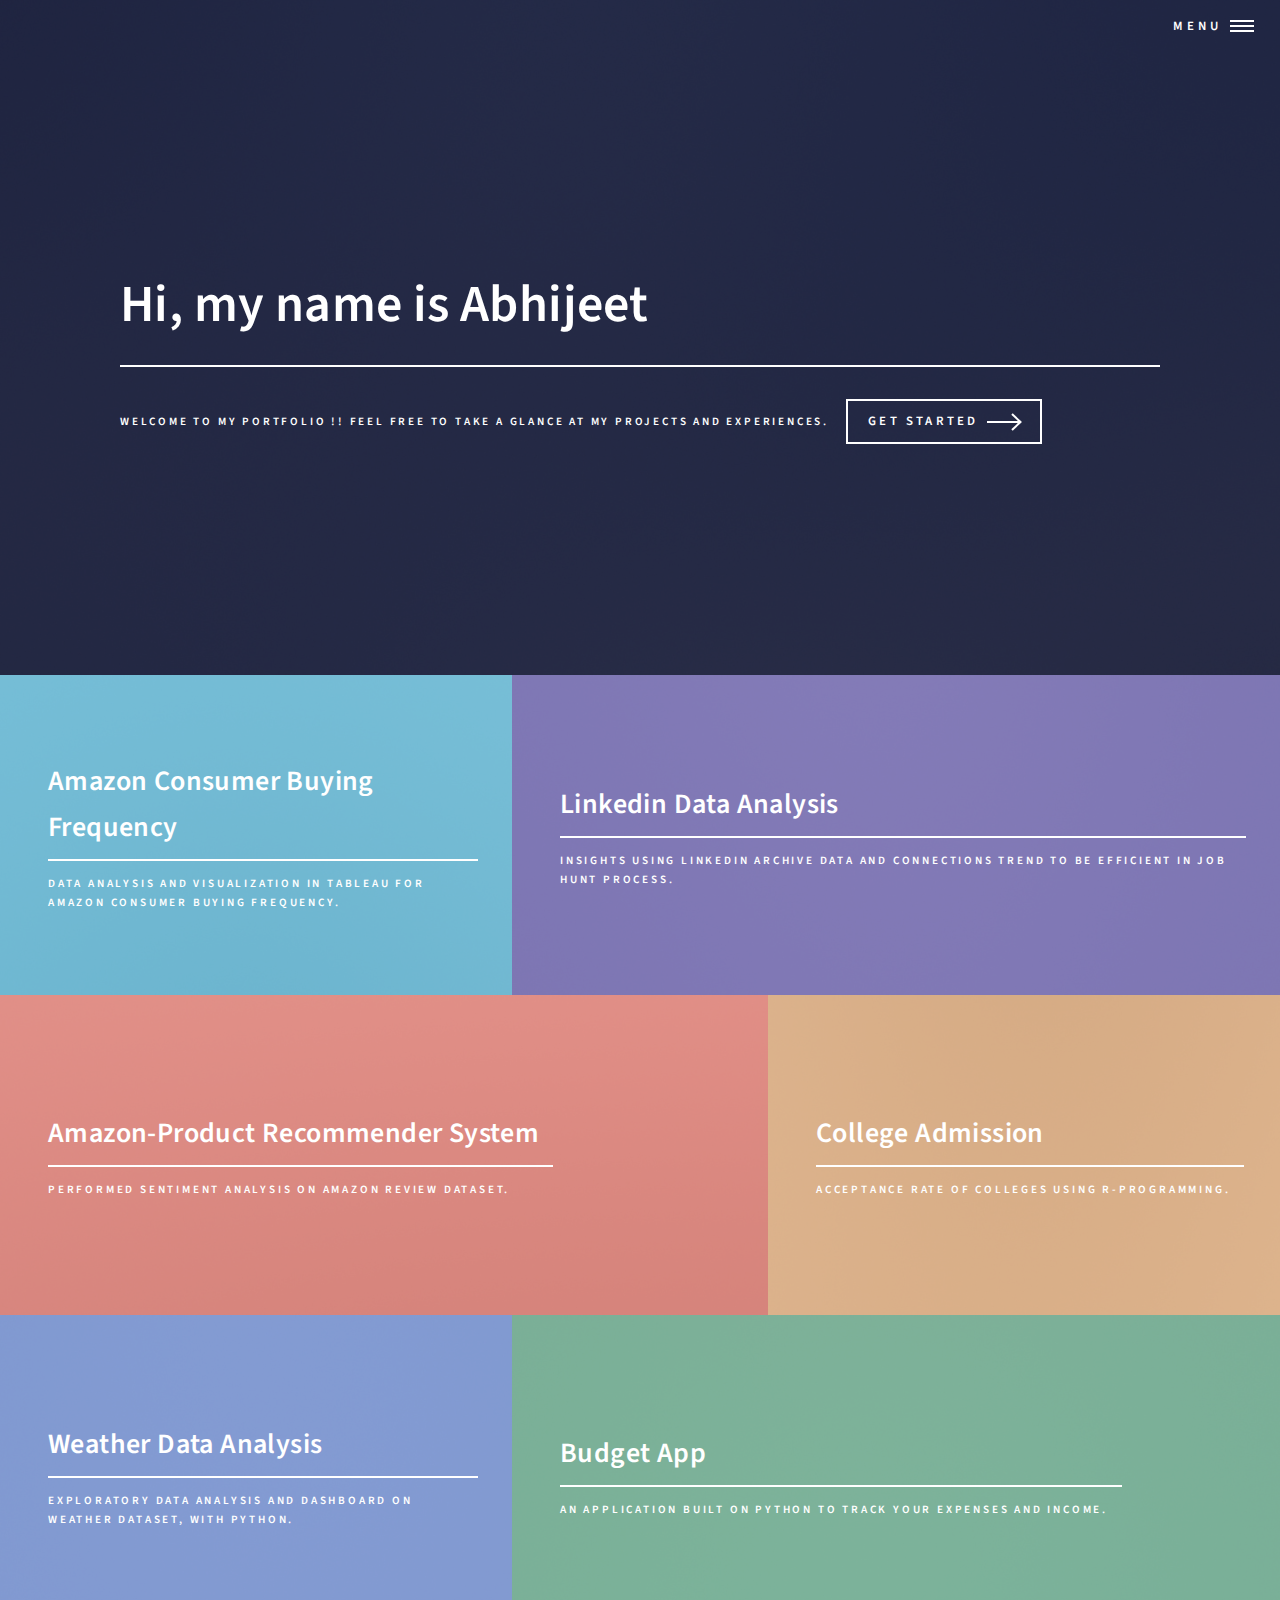
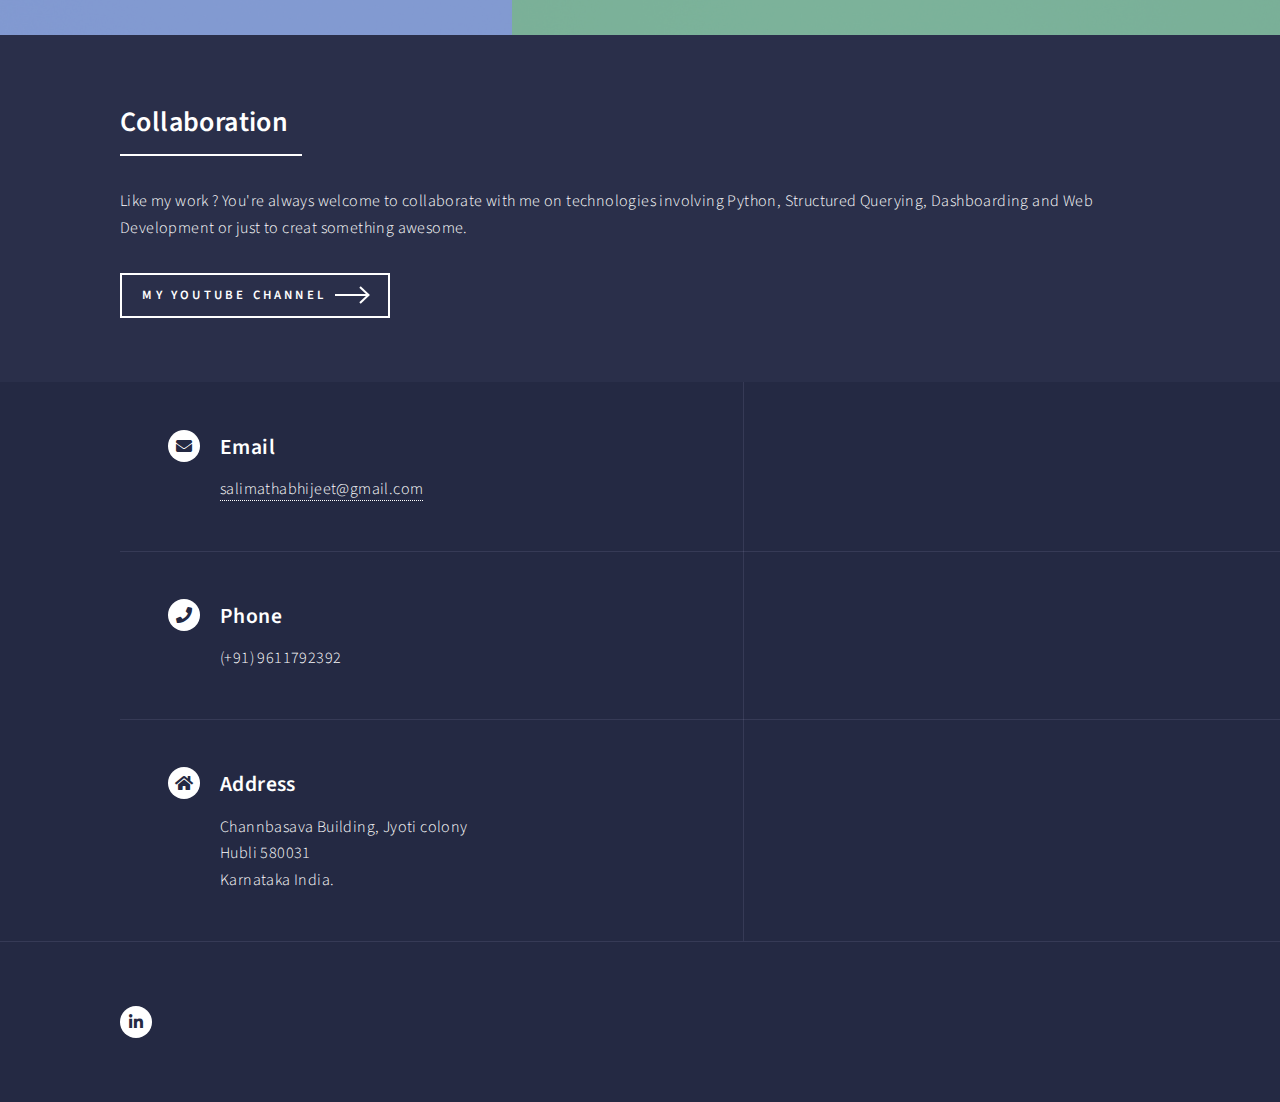
==== index.html @ ec52850a "portfolio creation" ====
<!DOCTYPE HTML>

<html>
	<head>
		<title>Abhijeet Salimath</title>
		<meta charset="utf-8" />
		<meta name="viewport" content="width=device-width, initial-scale=1, user-scalable=no" />
		<link rel="stylesheet" href="assets/css/main.css" />
		<noscript><link rel="stylesheet" href="assets/css/noscript.css" /></noscript>
	</head>
	<body class="is-preload">

		<!-- Wrapper -->
			<div id="wrapper">

				<!-- Header -->
					<header id="header" class="alt">
						<nav>
							<a href="#menu">Menu</a>
						</nav>
					</header>

				<!-- Menu -->
					<nav id="menu">
						<ul class="links">
							<li><a href="index.html">Home</a></li>
							<li><a href="landing.html">Youtube Channel</a></li>
						</ul>
					</nav>

				<!-- Banner -->
					<section id="banner" class="major">
						<div class="inner">
							<header class="major">
								<h1>Hi, my name is Abhijeet</h1>
							</header>
							<div class="content">
								<p>WELCOME TO MY PORTFOLIO !! FEEL FREE TO TAKE A GLANCE AT MY PROJECTS AND EXPERIENCES.</p>
								<ul class="actions">
									<li><a href="#one" class="button next scrolly">Get Started</a></li>
								</ul>
							</div>
						</div>
					</section>

				<!-- Main -->
					<div id="main">

						<!-- One -->
							<section id="one" class="tiles">
								<article>
									<span class="image">
										<img src="images/pic01.jpg" alt="" />
									</span>
									<header class="major">
										<h3><a href="https://public.tableau.com/views/AmazonConsumerBuyingFrequency/BuyingFrequency?:language=en-US&:display_count=n&:origin=viz_share_link" class="link">Amazon Consumer Buying Frequency</a></h3>
										<p>Data Analysis and visualization in Tableau for Amazon Consumer Buying Frequency.</p>
									</header>
								</article>
								<article>
									<span class="image">
										<img src="images/pic02.jpg" alt="" />
									</span>
									<header class="major">
										<h3><a href="https://public.tableau.com/app/profile/abhijeet.salimath/viz/LinkedinDataAnalysis/Dashboard1" class="link">Linkedin Data Analysis</a></h3>
										<p>Insights using Linkedin archive data and connections trend to be efficient in job hunt process.</p>
									</header>
								</article>
								<article>
									<span class="image">
										<img src="images/pic03.jpg" alt="" />
									</span>
									<header class="major">
										<h3><a href="https://github.com/Abbsal/Amazon-Product-Recommender-System" class="link">Amazon-Product Recommender System</a></h3>
										<p>Performed sentiment analysis on Amazon Review Dataset.</p>
									</header>
								</article>
								<article>
									<span class="image">
										<img src="images/pic04.jpg" alt="" />
									</span>
									<header class="major">
										<h3><a href="https://github.com/Abbsal/College-admission" class="link">College Admission</a></h3>
										<p>Acceptance rate of Colleges using R-Programming.</p>
									</header>
								</article>
								<article>
									<span class="image">
										<img src="images/pic05.jpg" alt="" />
									</span>
									<header class="major">
										<h3><a href="https://github.com/Abbsal/Weather-dataset" class="link">Weather Data Analysis</a></h3>
										<p>Exploratory Data analysis and dashboard on weather dataset, with Python.</p>
									</header>
								</article>
								<article>
									<span class="image">
										<img src="images/pic06.jpg" alt="" />
									</span>
									<header class="major">
										<h3><a href="https://github.com/Abbsal/Budget-App" class="link">Budget App</a></h3>
										<p>An application built on Python to track your expenses and income.</p>
									</header>
								</article>
							</section>

						<!-- Two -->
							<section id="two">
								<div class="inner">
									<header class="major">
										<h2>Collaboration</h2>
									</header>
									<p>Like my work ? You're always welcome to collaborate with me on technologies involving Python, Structured Querying, Dashboarding and Web Development or just to creat something awesome.
									</p>
									<ul class="actions">
										<li><a href="landing.html" class="button next">My Youtube channel</a></li>
									</ul>
								</div>
							</section>

					</div>

				<!-- Contact -->
					<section id="contact">
						<div class="inner">
							<section class="split">
								<section>
									<div class="contact-method">
										<span class="icon solid alt fa-envelope"></span>
										<h3>Email</h3>
										<a >salimathabhijeet@gmail.com</a>
									</div>
								</section>
								<section>
									<div class="contact-method">
										<span class="icon solid alt fa-phone"></span>
										<h3>Phone</h3>
										<span>(+91) 9611792392</span>
									</div>
								</section>
								<section>
									<div class="contact-method">
										<span class="icon solid alt fa-home"></span>
										<h3>Address</h3>
										<span>Channbasava Building, Jyoti colony <br />
											Hubli 580031<br />
											Karnataka India.</span>
									</div>
								</section>
							</section>
						</div>
					</section>

				<!-- Footer -->
					<footer id="footer">
						<div class="inner">
							<ul class="icons">
								<li><a href="https://www.linkedin.com/in/abhijeet-salimath-b4513018b/" class="icon brands alt fa-linkedin-in"><span class="label">LinkedIn</span></a></li>
							</ul>
						</div>
					</footer>

			</div>

		<!-- Scripts -->
			<script src="assets/js/jquery.min.js"></script>
			<script src="assets/js/jquery.scrolly.min.js"></script>
			<script src="assets/js/jquery.scrollex.min.js"></script>
			<script src="assets/js/browser.min.js"></script>
			<script src="assets/js/breakpoints.min.js"></script>
			<script src="assets/js/util.js"></script>
			<script src="assets/js/main.js"></script>

	</body>
</html>
---- assets/css/main.css ----
@import url(fontawesome-all.min.css);
@import url("https://fonts.googleapis.com/css?family=Source+Sans+Pro:300,300italic,600,600italic");

/*
	Forty by HTML5 UP
	html5up.net | @ajlkn
	Free for personal and commercial use under the CCA 3.0 license (html5up.net/license)
*/

html, body, div, span, applet, object,
iframe, h1, h2, h3, h4, h5, h6, p, blockquote,
pre, a, abbr, acronym, address, big, cite,
code, del, dfn, em, img, ins, kbd, q, s, samp,
small, strike, strong, sub, sup, tt, var, b,
u, i, center, dl, dt, dd, ol, ul, li, fieldset,
form, label, legend, table, caption, tbody,
tfoot, thead, tr, th, td, article, aside,
canvas, details, embed, figure, figcaption,
footer, header, hgroup, menu, nav, output, ruby,
section, summary, time, mark, audio, video {
	margin: 0;
	padding: 0;
	border: 0;
	font-size: 100%;
	font: inherit;
	vertical-align: baseline;}

article, aside, details, figcaption, figure,
footer, header, hgroup, menu, nav, section {
	display: block;}

body {
	line-height: 1;
}

ol, ul {
	list-style: none;
}

blockquote, q {
	quotes: none;
}

	blockquote:before, blockquote:after, q:before, q:after {
		content: '';
		content: none;
	}

table {
	border-collapse: collapse;
	border-spacing: 0;
}

body {
	-webkit-text-size-adjust: none;
}

mark {
	background-color: transparent;
	color: inherit;
}

input::-moz-focus-inner {
	border: 0;
	padding: 0;
}

input, select, textarea {
	-moz-appearance: none;
	-webkit-appearance: none;
	-ms-appearance: none;
	appearance: none;
}

/* Basic */

	@-ms-viewport {
		width: device-width;
	}

	body {
		-ms-overflow-style: scrollbar;
	}

	@media screen and (max-width: 480px) {

		html, body {
			min-width: 320px;
		}

	}

	html {
		box-sizing: border-box;
	}

	*, *:before, *:after {
		box-sizing: inherit;
	}

	body {
		background: #242943;
	}

		body.is-preload *, body.is-preload *:before, body.is-preload *:after {
			-moz-animation: none !important;
			-webkit-animation: none !important;
			-ms-animation: none !important;
			animation: none !important;
			-moz-transition: none !important;
			-webkit-transition: none !important;
			-ms-transition: none !important;
			transition: none !important;
		}

/* Type */

	body, input, select, textarea {
		color: #ffffff;
		font-family: "Source Sans Pro", Helvetica, sans-serif;
		font-size: 17pt;
		font-weight: 300;
		letter-spacing: 0.025em;
		line-height: 1.65;
	}

		@media screen and (max-width: 1680px) {

			body, input, select, textarea {
				font-size: 14pt;
			}

		}

		@media screen and (max-width: 1280px) {

			body, input, select, textarea {
				font-size: 12pt;
			}

		}

		@media screen and (max-width: 360px) {

			body, input, select, textarea {
				font-size: 11pt;
			}

		}

	a {
		-moz-transition: color 0.2s ease-in-out, border-bottom-color 0.2s ease-in-out;
		-webkit-transition: color 0.2s ease-in-out, border-bottom-color 0.2s ease-in-out;
		-ms-transition: color 0.2s ease-in-out, border-bottom-color 0.2s ease-in-out;
		transition: color 0.2s ease-in-out, border-bottom-color 0.2s ease-in-out;
		border-bottom: dotted 1px;
		color: inherit;
		text-decoration: none;
	}

		a:hover {
			border-bottom-color: transparent;
			color: #9bf1ff !important;
		}

		a:active {
			color: #53e3fb !important;
		}

	strong, b {
		color: #ffffff;
		font-weight: 600;
	}

	em, i {
		font-style: italic;
	}

	p {
		margin: 0 0 2em 0;
	}

	h1, h2, h3, h4, h5, h6 {
		color: #ffffff;
		font-weight: 600;
		line-height: 1.65;
		margin: 0 0 1em 0;
	}

		h1 a, h2 a, h3 a, h4 a, h5 a, h6 a {
			color: inherit;
			border-bottom: 0;
		}

	h1 {
		font-size: 2.5em;
	}

	h2 {
		font-size: 1.75em;
	}

	h3 {
		font-size: 1.35em;
	}

	h4 {
		font-size: 1.1em;
	}

	h5 {
		font-size: 0.9em;
	}

	h6 {
		font-size: 0.7em;
	}

	@media screen and (max-width: 736px) {

		h1 {
			font-size: 2em;
		}

		h2 {
			font-size: 1.5em;
		}

		h3 {
			font-size: 1.25em;
		}

	}

	sub {
		font-size: 0.8em;
		position: relative;
		top: 0.5em;
	}

	sup {
		font-size: 0.8em;
		position: relative;
		top: -0.5em;
	}

	blockquote {
		border-left: solid 4px rgba(212, 212, 255, 0.1);
		font-style: italic;
		margin: 0 0 2em 0;
		padding: 0.5em 0 0.5em 2em;
	}

	code {
		background: rgba(212, 212, 255, 0.035);
		font-family: "Courier New", monospace;
		font-size: 0.9em;
		margin: 0 0.25em;
		padding: 0.25em 0.65em;
	}

	pre {
		-webkit-overflow-scrolling: touch;
		font-family: "Courier New", monospace;
		font-size: 0.9em;
		margin: 0 0 2em 0;
	}

		pre code {
			display: block;
			line-height: 1.75;
			padding: 1em 1.5em;
			overflow-x: auto;
		}

	hr {
		border: 0;
		border-bottom: solid 1px rgba(212, 212, 255, 0.1);
		margin: 2em 0;
	}

		hr.major {
			margin: 3em 0;
		}

	.align-left {
		text-align: left;
	}

	.align-center {
		text-align: center;
	}

	.align-right {
		text-align: right;
	}

/* Row */

	.row {
		display: flex;
		flex-wrap: wrap;
		box-sizing: border-box;
		align-items: stretch;
	}

		.row > * {
			box-sizing: border-box;
		}

		.row.gtr-uniform > * > :last-child {
			margin-bottom: 0;
		}

		.row.aln-left {
			justify-content: flex-start;
		}

		.row.aln-center {
			justify-content: center;
		}

		.row.aln-right {
			justify-content: flex-end;
		}

		.row.aln-top {
			align-items: flex-start;
		}

		.row.aln-middle {
			align-items: center;
		}

		.row.aln-bottom {
			align-items: flex-end;
		}

		.row > .imp {
			order: -1;
		}

		.row > .col-1 {
			width: 8.33333%;
		}

		.row > .off-1 {
			margin-left: 8.33333%;
		}

		.row > .col-2 {
			width: 16.66667%;
		}

		.row > .off-2 {
			margin-left: 16.66667%;
		}

		.row > .col-3 {
			width: 25%;
		}

		.row > .off-3 {
			margin-left: 25%;
		}

		.row > .col-4 {
			width: 33.33333%;
		}

		.row > .off-4 {
			margin-left: 33.33333%;
		}

		.row > .col-5 {
			width: 41.66667%;
		}

		.row > .off-5 {
			margin-left: 41.66667%;
		}

		.row > .col-6 {
			width: 50%;
		}

		.row > .off-6 {
			margin-left: 50%;
		}

		.row > .col-7 {
			width: 58.33333%;
		}

		.row > .off-7 {
			margin-left: 58.33333%;
		}

		.row > .col-8 {
			width: 66.66667%;
		}

		.row > .off-8 {
			margin-left: 66.66667%;
		}

		.row > .col-9 {
			width: 75%;
		}

		.row > .off-9 {
			margin-left: 75%;
		}

		.row > .col-10 {
			width: 83.33333%;
		}

		.row > .off-10 {
			margin-left: 83.33333%;
		}

		.row > .col-11 {
			width: 91.66667%;
		}

		.row > .off-11 {
			margin-left: 91.66667%;
		}

		.row > .col-12 {
			width: 100%;
		}

		.row > .off-12 {
			margin-left: 100%;
		}

		.row.gtr-0 {
			margin-top: 0;
			margin-left: 0em;
		}

			.row.gtr-0 > * {
				padding: 0 0 0 0em;
			}

			.row.gtr-0.gtr-uniform {
				margin-top: 0em;
			}

				.row.gtr-0.gtr-uniform > * {
					padding-top: 0em;
				}

		.row.gtr-25 {
			margin-top: 0;
			margin-left: -0.5em;
		}

			.row.gtr-25 > * {
				padding: 0 0 0 0.5em;
			}

			.row.gtr-25.gtr-uniform {
				margin-top: -0.5em;
			}

				.row.gtr-25.gtr-uniform > * {
					padding-top: 0.5em;
				}

		.row.gtr-50 {
			margin-top: 0;
			margin-left: -1em;
		}

			.row.gtr-50 > * {
				padding: 0 0 0 1em;
			}

			.row.gtr-50.gtr-uniform {
				margin-top: -1em;
			}

				.row.gtr-50.gtr-uniform > * {
					padding-top: 1em;
				}

		.row {
			margin-top: 0;
			margin-left: -2em;
		}

			.row > * {
				padding: 0 0 0 2em;
			}

			.row.gtr-uniform {
				margin-top: -2em;
			}

				.row.gtr-uniform > * {
					padding-top: 2em;
				}

		.row.gtr-150 {
			margin-top: 0;
			margin-left: -3em;
		}

			.row.gtr-150 > * {
				padding: 0 0 0 3em;
			}

			.row.gtr-150.gtr-uniform {
				margin-top: -3em;
			}

				.row.gtr-150.gtr-uniform > * {
					padding-top: 3em;
				}

		.row.gtr-200 {
			margin-top: 0;
			margin-left: -4em;
		}

			.row.gtr-200 > * {
				padding: 0 0 0 4em;
			}

			.row.gtr-200.gtr-uniform {
				margin-top: -4em;
			}

				.row.gtr-200.gtr-uniform > * {
					padding-top: 4em;
				}

		@media screen and (max-width: 1680px) {

			.row {
				display: flex;
				flex-wrap: wrap;
				box-sizing: border-box;
				align-items: stretch;
			}

				.row > * {
					box-sizing: border-box;
				}

				.row.gtr-uniform > * > :last-child {
					margin-bottom: 0;
				}

				.row.aln-left {
					justify-content: flex-start;
				}

				.row.aln-center {
					justify-content: center;
				}

				.row.aln-right {
					justify-content: flex-end;
				}

				.row.aln-top {
					align-items: flex-start;
				}

				.row.aln-middle {
					align-items: center;
				}

				.row.aln-bottom {
					align-items: flex-end;
				}

				.row > .imp-xlarge {
					order: -1;
				}

				.row > .col-1-xlarge {
					width: 8.33333%;
				}

				.row > .off-1-xlarge {
					margin-left: 8.33333%;
				}

				.row > .col-2-xlarge {
					width: 16.66667%;
				}

				.row > .off-2-xlarge {
					margin-left: 16.66667%;
				}

				.row > .col-3-xlarge {
					width: 25%;
				}

				.row > .off-3-xlarge {
					margin-left: 25%;
				}

				.row > .col-4-xlarge {
					width: 33.33333%;
				}

				.row > .off-4-xlarge {
					margin-left: 33.33333%;
				}

				.row > .col-5-xlarge {
					width: 41.66667%;
				}

				.row > .off-5-xlarge {
					margin-left: 41.66667%;
				}

				.row > .col-6-xlarge {
					width: 50%;
				}

				.row > .off-6-xlarge {
					margin-left: 50%;
				}

				.row > .col-7-xlarge {
					width: 58.33333%;
				}

				.row > .off-7-xlarge {
					margin-left: 58.33333%;
				}

				.row > .col-8-xlarge {
					width: 66.66667%;
				}

				.row > .off-8-xlarge {
					margin-left: 66.66667%;
				}

				.row > .col-9-xlarge {
					width: 75%;
				}

				.row > .off-9-xlarge {
					margin-left: 75%;
				}

				.row > .col-10-xlarge {
					width: 83.33333%;
				}

				.row > .off-10-xlarge {
					margin-left: 83.33333%;
				}

				.row > .col-11-xlarge {
					width: 91.66667%;
				}

				.row > .off-11-xlarge {
					margin-left: 91.66667%;
				}

				.row > .col-12-xlarge {
					width: 100%;
				}

				.row > .off-12-xlarge {
					margin-left: 100%;
				}

				.row.gtr-0 {
					margin-top: 0;
					margin-left: 0em;
				}

					.row.gtr-0 > * {
						padding: 0 0 0 0em;
					}

					.row.gtr-0.gtr-uniform {
						margin-top: 0em;
					}

						.row.gtr-0.gtr-uniform > * {
							padding-top: 0em;
						}

				.row.gtr-25 {
					margin-top: 0;
					margin-left: -0.5em;
				}

					.row.gtr-25 > * {
						padding: 0 0 0 0.5em;
					}

					.row.gtr-25.gtr-uniform {
						margin-top: -0.5em;
					}

						.row.gtr-25.gtr-uniform > * {
							padding-top: 0.5em;
						}

				.row.gtr-50 {
					margin-top: 0;
					margin-left: -1em;
				}

					.row.gtr-50 > * {
						padding: 0 0 0 1em;
					}

					.row.gtr-50.gtr-uniform {
						margin-top: -1em;
					}

						.row.gtr-50.gtr-uniform > * {
							padding-top: 1em;
						}

				.row {
					margin-top: 0;
					margin-left: -2em;
				}

					.row > * {
						padding: 0 0 0 2em;
					}

					.row.gtr-uniform {
						margin-top: -2em;
					}

						.row.gtr-uniform > * {
							padding-top: 2em;
						}

				.row.gtr-150 {
					margin-top: 0;
					margin-left: -3em;
				}

					.row.gtr-150 > * {
						padding: 0 0 0 3em;
					}

					.row.gtr-150.gtr-uniform {
						margin-top: -3em;
					}

						.row.gtr-150.gtr-uniform > * {
							padding-top: 3em;
						}

				.row.gtr-200 {
					margin-top: 0;
					margin-left: -4em;
				}

					.row.gtr-200 > * {
						padding: 0 0 0 4em;
					}

					.row.gtr-200.gtr-uniform {
						margin-top: -4em;
					}

						.row.gtr-200.gtr-uniform > * {
							padding-top: 4em;
						}

		}

		@media screen and (max-width: 1280px) {

			.row {
				display: flex;
				flex-wrap: wrap;
				box-sizing: border-box;
				align-items: stretch;
			}

				.row > * {
					box-sizing: border-box;
				}

				.row.gtr-uniform > * > :last-child {
					margin-bottom: 0;
				}

				.row.aln-left {
					justify-content: flex-start;
				}

				.row.aln-center {
					justify-content: center;
				}

				.row.aln-right {
					justify-content: flex-end;
				}

				.row.aln-top {
					align-items: flex-start;
				}

				.row.aln-middle {
					align-items: center;
				}

				.row.aln-bottom {
					align-items: flex-end;
				}

				.row > .imp-large {
					order: -1;
				}

				.row > .col-1-large {
					width: 8.33333%;
				}

				.row > .off-1-large {
					margin-left: 8.33333%;
				}

				.row > .col-2-large {
					width: 16.66667%;
				}

				.row > .off-2-large {
					margin-left: 16.66667%;
				}

				.row > .col-3-large {
					width: 25%;
				}

				.row > .off-3-large {
					margin-left: 25%;
				}

				.row > .col-4-large {
					width: 33.33333%;
				}

				.row > .off-4-large {
					margin-left: 33.33333%;
				}

				.row > .col-5-large {
					width: 41.66667%;
				}

				.row > .off-5-large {
					margin-left: 41.66667%;
				}

				.row > .col-6-large {
					width: 50%;
				}

				.row > .off-6-large {
					margin-left: 50%;
				}

				.row > .col-7-large {
					width: 58.33333%;
				}

				.row > .off-7-large {
					margin-left: 58.33333%;
				}

				.row > .col-8-large {
					width: 66.66667%;
				}

				.row > .off-8-large {
					margin-left: 66.66667%;
				}

				.row > .col-9-large {
					width: 75%;
				}

				.row > .off-9-large {
					margin-left: 75%;
				}

				.row > .col-10-large {
					width: 83.33333%;
				}

				.row > .off-10-large {
					margin-left: 83.33333%;
				}

				.row > .col-11-large {
					width: 91.66667%;
				}

				.row > .off-11-large {
					margin-left: 91.66667%;
				}

				.row > .col-12-large {
					width: 100%;
				}

				.row > .off-12-large {
					margin-left: 100%;
				}

				.row.gtr-0 {
					margin-top: 0;
					margin-left: 0em;
				}

					.row.gtr-0 > * {
						padding: 0 0 0 0em;
					}

					.row.gtr-0.gtr-uniform {
						margin-top: 0em;
					}

						.row.gtr-0.gtr-uniform > * {
							padding-top: 0em;
						}

				.row.gtr-25 {
					margin-top: 0;
					margin-left: -0.375em;
				}

					.row.gtr-25 > * {
						padding: 0 0 0 0.375em;
					}

					.row.gtr-25.gtr-uniform {
						margin-top: -0.375em;
					}

						.row.gtr-25.gtr-uniform > * {
							padding-top: 0.375em;
						}

				.row.gtr-50 {
					margin-top: 0;
					margin-left: -0.75em;
				}

					.row.gtr-50 > * {
						padding: 0 0 0 0.75em;
					}

					.row.gtr-50.gtr-uniform {
						margin-top: -0.75em;
					}

						.row.gtr-50.gtr-uniform > * {
							padding-top: 0.75em;
						}

				.row {
					margin-top: 0;
					margin-left: -1.5em;
				}

					.row > * {
						padding: 0 0 0 1.5em;
					}

					.row.gtr-uniform {
						margin-top: -1.5em;
					}

						.row.gtr-uniform > * {
							padding-top: 1.5em;
						}

				.row.gtr-150 {
					margin-top: 0;
					margin-left: -2.25em;
				}

					.row.gtr-150 > * {
						padding: 0 0 0 2.25em;
					}

					.row.gtr-150.gtr-uniform {
						margin-top: -2.25em;
					}

						.row.gtr-150.gtr-uniform > * {
							padding-top: 2.25em;
						}

				.row.gtr-200 {
					margin-top: 0;
					margin-left: -3em;
				}

					.row.gtr-200 > * {
						padding: 0 0 0 3em;
					}

					.row.gtr-200.gtr-uniform {
						margin-top: -3em;
					}

						.row.gtr-200.gtr-uniform > * {
							padding-top: 3em;
						}

		}

		@media screen and (max-width: 980px) {

			.row {
				display: flex;
				flex-wrap: wrap;
				box-sizing: border-box;
				align-items: stretch;
			}

				.row > * {
					box-sizing: border-box;
				}

				.row.gtr-uniform > * > :last-child {
					margin-bottom: 0;
				}

				.row.aln-left {
					justify-content: flex-start;
				}

				.row.aln-center {
					justify-content: center;
				}

				.row.aln-right {
					justify-content: flex-end;
				}

				.row.aln-top {
					align-items: flex-start;
				}

				.row.aln-middle {
					align-items: center;
				}

				.row.aln-bottom {
					align-items: flex-end;
				}

				.row > .imp-medium {
					order: -1;
				}

				.row > .col-1-medium {
					width: 8.33333%;
				}

				.row > .off-1-medium {
					margin-left: 8.33333%;
				}

				.row > .col-2-medium {
					width: 16.66667%;
				}

				.row > .off-2-medium {
					margin-left: 16.66667%;
				}

				.row > .col-3-medium {
					width: 25%;
				}

				.row > .off-3-medium {
					margin-left: 25%;
				}

				.row > .col-4-medium {
					width: 33.33333%;
				}

				.row > .off-4-medium {
					margin-left: 33.33333%;
				}

				.row > .col-5-medium {
					width: 41.66667%;
				}

				.row > .off-5-medium {
					margin-left: 41.66667%;
				}

				.row > .col-6-medium {
					width: 50%;
				}

				.row > .off-6-medium {
					margin-left: 50%;
				}

				.row > .col-7-medium {
					width: 58.33333%;
				}

				.row > .off-7-medium {
					margin-left: 58.33333%;
				}

				.row > .col-8-medium {
					width: 66.66667%;
				}

				.row > .off-8-medium {
					margin-left: 66.66667%;
				}

				.row > .col-9-medium {
					width: 75%;
				}

				.row > .off-9-medium {
					margin-left: 75%;
				}

				.row > .col-10-medium {
					width: 83.33333%;
				}

				.row > .off-10-medium {
					margin-left: 83.33333%;
				}

				.row > .col-11-medium {
					width: 91.66667%;
				}

				.row > .off-11-medium {
					margin-left: 91.66667%;
				}

				.row > .col-12-medium {
					width: 100%;
				}

				.row > .off-12-medium {
					margin-left: 100%;
				}

				.row.gtr-0 {
					margin-top: 0;
					margin-left: 0em;
				}

					.row.gtr-0 > * {
						padding: 0 0 0 0em;
					}

					.row.gtr-0.gtr-uniform {
						margin-top: 0em;
					}

						.row.gtr-0.gtr-uniform > * {
							padding-top: 0em;
						}

				.row.gtr-25 {
					margin-top: 0;
					margin-left: -0.375em;
				}

					.row.gtr-25 > * {
						padding: 0 0 0 0.375em;
					}

					.row.gtr-25.gtr-uniform {
						margin-top: -0.375em;
					}

						.row.gtr-25.gtr-uniform > * {
							padding-top: 0.375em;
						}

				.row.gtr-50 {
					margin-top: 0;
					margin-left: -0.75em;
				}

					.row.gtr-50 > * {
						padding: 0 0 0 0.75em;
					}

					.row.gtr-50.gtr-uniform {
						margin-top: -0.75em;
					}

						.row.gtr-50.gtr-uniform > * {
							padding-top: 0.75em;
						}

				.row {
					margin-top: 0;
					margin-left: -1.5em;
				}

					.row > * {
						padding: 0 0 0 1.5em;
					}

					.row.gtr-uniform {
						margin-top: -1.5em;
					}

						.row.gtr-uniform > * {
							padding-top: 1.5em;
						}

				.row.gtr-150 {
					margin-top: 0;
					margin-left: -2.25em;
				}

					.row.gtr-150 > * {
						padding: 0 0 0 2.25em;
					}

					.row.gtr-150.gtr-uniform {
						margin-top: -2.25em;
					}

						.row.gtr-150.gtr-uniform > * {
							padding-top: 2.25em;
						}

				.row.gtr-200 {
					margin-top: 0;
					margin-left: -3em;
				}

					.row.gtr-200 > * {
						padding: 0 0 0 3em;
					}

					.row.gtr-200.gtr-uniform {
						margin-top: -3em;
					}

						.row.gtr-200.gtr-uniform > * {
							padding-top: 3em;
						}

		}

		@media screen and (max-width: 736px) {

			.row {
				display: flex;
				flex-wrap: wrap;
				box-sizing: border-box;
				align-items: stretch;
			}

				.row > * {
					box-sizing: border-box;
				}

				.row.gtr-uniform > * > :last-child {
					margin-bottom: 0;
				}

				.row.aln-left {
					justify-content: flex-start;
				}

				.row.aln-center {
					justify-content: center;
				}

				.row.aln-right {
					justify-content: flex-end;
				}

				.row.aln-top {
					align-items: flex-start;
				}

				.row.aln-middle {
					align-items: center;
				}

				.row.aln-bottom {
					align-items: flex-end;
				}

				.row > .imp-small {
					order: -1;
				}

				.row > .col-1-small {
					width: 8.33333%;
				}

				.row > .off-1-small {
					margin-left: 8.33333%;
				}

				.row > .col-2-small {
					width: 16.66667%;
				}

				.row > .off-2-small {
					margin-left: 16.66667%;
				}

				.row > .col-3-small {
					width: 25%;
				}

				.row > .off-3-small {
					margin-left: 25%;
				}

				.row > .col-4-small {
					width: 33.33333%;
				}

				.row > .off-4-small {
					margin-left: 33.33333%;
				}

				.row > .col-5-small {
					width: 41.66667%;
				}

				.row > .off-5-small {
					margin-left: 41.66667%;
				}

				.row > .col-6-small {
					width: 50%;
				}

				.row > .off-6-small {
					margin-left: 50%;
				}

				.row > .col-7-small {
					width: 58.33333%;
				}

				.row > .off-7-small {
					margin-left: 58.33333%;
				}

				.row > .col-8-small {
					width: 66.66667%;
				}

				.row > .off-8-small {
					margin-left: 66.66667%;
				}

				.row > .col-9-small {
					width: 75%;
				}

				.row > .off-9-small {
					margin-left: 75%;
				}

				.row > .col-10-small {
					width: 83.33333%;
				}

				.row > .off-10-small {
					margin-left: 83.33333%;
				}

				.row > .col-11-small {
					width: 91.66667%;
				}

				.row > .off-11-small {
					margin-left: 91.66667%;
				}

				.row > .col-12-small {
					width: 100%;
				}

				.row > .off-12-small {
					margin-left: 100%;
				}

				.row.gtr-0 {
					margin-top: 0;
					margin-left: 0em;
				}

					.row.gtr-0 > * {
						padding: 0 0 0 0em;
					}

					.row.gtr-0.gtr-uniform {
						margin-top: 0em;
					}

						.row.gtr-0.gtr-uniform > * {
							padding-top: 0em;
						}

				.row.gtr-25 {
					margin-top: 0;
					margin-left: -0.3125em;
				}

					.row.gtr-25 > * {
						padding: 0 0 0 0.3125em;
					}

					.row.gtr-25.gtr-uniform {
						margin-top: -0.3125em;
					}

						.row.gtr-25.gtr-uniform > * {
							padding-top: 0.3125em;
						}

				.row.gtr-50 {
					margin-top: 0;
					margin-left: -0.625em;
				}

					.row.gtr-50 > * {
						padding: 0 0 0 0.625em;
					}

					.row.gtr-50.gtr-uniform {
						margin-top: -0.625em;
					}

						.row.gtr-50.gtr-uniform > * {
							padding-top: 0.625em;
						}

				.row {
					margin-top: 0;
					margin-left: -1.25em;
				}

					.row > * {
						padding: 0 0 0 1.25em;
					}

					.row.gtr-uniform {
						margin-top: -1.25em;
					}

						.row.gtr-uniform > * {
							padding-top: 1.25em;
						}

				.row.gtr-150 {
					margin-top: 0;
					margin-left: -1.875em;
				}

					.row.gtr-150 > * {
						padding: 0 0 0 1.875em;
					}

					.row.gtr-150.gtr-uniform {
						margin-top: -1.875em;
					}

						.row.gtr-150.gtr-uniform > * {
							padding-top: 1.875em;
						}

				.row.gtr-200 {
					margin-top: 0;
					margin-left: -2.5em;
				}

					.row.gtr-200 > * {
						padding: 0 0 0 2.5em;
					}

					.row.gtr-200.gtr-uniform {
						margin-top: -2.5em;
					}

						.row.gtr-200.gtr-uniform > * {
							padding-top: 2.5em;
						}

		}

		@media screen and (max-width: 480px) {

			.row {
				display: flex;
				flex-wrap: wrap;
				box-sizing: border-box;
				align-items: stretch;
			}

				.row > * {
					box-sizing: border-box;
				}

				.row.gtr-uniform > * > :last-child {
					margin-bottom: 0;
				}

				.row.aln-left {
					justify-content: flex-start;
				}

				.row.aln-center {
					justify-content: center;
				}

				.row.aln-right {
					justify-content: flex-end;
				}

				.row.aln-top {
					align-items: flex-start;
				}

				.row.aln-middle {
					align-items: center;
				}

				.row.aln-bottom {
					align-items: flex-end;
				}

				.row > .imp-xsmall {
					order: -1;
				}

				.row > .col-1-xsmall {
					width: 8.33333%;
				}

				.row > .off-1-xsmall {
					margin-left: 8.33333%;
				}

				.row > .col-2-xsmall {
					width: 16.66667%;
				}

				.row > .off-2-xsmall {
					margin-left: 16.66667%;
				}

				.row > .col-3-xsmall {
					width: 25%;
				}

				.row > .off-3-xsmall {
					margin-left: 25%;
				}

				.row > .col-4-xsmall {
					width: 33.33333%;
				}

				.row > .off-4-xsmall {
					margin-left: 33.33333%;
				}

				.row > .col-5-xsmall {
					width: 41.66667%;
				}

				.row > .off-5-xsmall {
					margin-left: 41.66667%;
				}

				.row > .col-6-xsmall {
					width: 50%;
				}

				.row > .off-6-xsmall {
					margin-left: 50%;
				}

				.row > .col-7-xsmall {
					width: 58.33333%;
				}

				.row > .off-7-xsmall {
					margin-left: 58.33333%;
				}

				.row > .col-8-xsmall {
					width: 66.66667%;
				}

				.row > .off-8-xsmall {
					margin-left: 66.66667%;
				}

				.row > .col-9-xsmall {
					width: 75%;
				}

				.row > .off-9-xsmall {
					margin-left: 75%;
				}

				.row > .col-10-xsmall {
					width: 83.33333%;
				}

				.row > .off-10-xsmall {
					margin-left: 83.33333%;
				}

				.row > .col-11-xsmall {
					width: 91.66667%;
				}

				.row > .off-11-xsmall {
					margin-left: 91.66667%;
				}

				.row > .col-12-xsmall {
					width: 100%;
				}

				.row > .off-12-xsmall {
					margin-left: 100%;
				}

				.row.gtr-0 {
					margin-top: 0;
					margin-left: 0em;
				}

					.row.gtr-0 > * {
						padding: 0 0 0 0em;
					}

					.row.gtr-0.gtr-uniform {
						margin-top: 0em;
					}

						.row.gtr-0.gtr-uniform > * {
							padding-top: 0em;
						}

				.row.gtr-25 {
					margin-top: 0;
					margin-left: -0.3125em;
				}

					.row.gtr-25 > * {
						padding: 0 0 0 0.3125em;
					}

					.row.gtr-25.gtr-uniform {
						margin-top: -0.3125em;
					}

						.row.gtr-25.gtr-uniform > * {
							padding-top: 0.3125em;
						}

				.row.gtr-50 {
					margin-top: 0;
					margin-left: -0.625em;
				}

					.row.gtr-50 > * {
						padding: 0 0 0 0.625em;
					}

					.row.gtr-50.gtr-uniform {
						margin-top: -0.625em;
					}

						.row.gtr-50.gtr-uniform > * {
							padding-top: 0.625em;
						}

				.row {
					margin-top: 0;
					margin-left: -1.25em;
				}

					.row > * {
						padding: 0 0 0 1.25em;
					}

					.row.gtr-uniform {
						margin-top: -1.25em;
					}

						.row.gtr-uniform > * {
							padding-top: 1.25em;
						}

				.row.gtr-150 {
					margin-top: 0;
					margin-left: -1.875em;
				}

					.row.gtr-150 > * {
						padding: 0 0 0 1.875em;
					}

					.row.gtr-150.gtr-uniform {
						margin-top: -1.875em;
					}

						.row.gtr-150.gtr-uniform > * {
							padding-top: 1.875em;
						}

				.row.gtr-200 {
					margin-top: 0;
					margin-left: -2.5em;
				}

					.row.gtr-200 > * {
						padding: 0 0 0 2.5em;
					}

					.row.gtr-200.gtr-uniform {
						margin-top: -2.5em;
					}

						.row.gtr-200.gtr-uniform > * {
							padding-top: 2.5em;
						}

		}

/* Section/Article */

	section.special, article.special {
		text-align: center;
	}

	header.major {
		width: -moz-max-content;
		width: -webkit-max-content;
		width: -ms-max-content;
		width: max-content;
		margin-bottom: 2em;
	}

		header.major > :first-child {
			margin-bottom: 0;
			width: calc(100% + 0.5em);
		}

			header.major > :first-child:after {
				content: '';
				background-color: #ffffff;
				display: block;
				height: 2px;
				margin: 0.325em 0 0.5em 0;
				width: 100%;
			}

		header.major > p {
			font-size: 0.7em;
			font-weight: 600;
			letter-spacing: 0.25em;
			margin-bottom: 0;
			text-transform: uppercase;
		}

		body.is-ie header.major > :first-child:after {
			max-width: 9em;
		}

		body.is-ie header.major > h1:after {
			max-width: 100% !important;
		}

	@media screen and (max-width: 736px) {

		header.major > p br {
			display: none;
		}

	}

/* Form */

	form {
		margin: 0 0 2em 0;
	}

		form > :last-child {
			margin-bottom: 0;
		}

		form > .fields {
			display: -moz-flex;
			display: -webkit-flex;
			display: -ms-flex;
			display: flex;
			-moz-flex-wrap: wrap;
			-webkit-flex-wrap: wrap;
			-ms-flex-wrap: wrap;
			flex-wrap: wrap;
			width: calc(100% + 3em);
			margin: -1.5em 0 2em -1.5em;
		}

			form > .fields > .field {
				-moz-flex-grow: 0;
				-webkit-flex-grow: 0;
				-ms-flex-grow: 0;
				flex-grow: 0;
				-moz-flex-shrink: 0;
				-webkit-flex-shrink: 0;
				-ms-flex-shrink: 0;
				flex-shrink: 0;
				padding: 1.5em 0 0 1.5em;
				width: calc(100% - 1.5em);
			}

				form > .fields > .field.half {
					width: calc(50% - 0.75em);
				}

				form > .fields > .field.third {
					width: calc(100%/3 - 0.5em);
				}

				form > .fields > .field.quarter {
					width: calc(25% - 0.375em);
				}

		@media screen and (max-width: 480px) {

			form > .fields {
				width: calc(100% + 3em);
				margin: -1.5em 0 2em -1.5em;
			}

				form > .fields > .field {
					padding: 1.5em 0 0 1.5em;
					width: calc(100% - 1.5em);
				}

					form > .fields > .field.half {
						width: calc(100% - 1.5em);
					}

					form > .fields > .field.third {
						width: calc(100% - 1.5em);
					}

					form > .fields > .field.quarter {
						width: calc(100% - 1.5em);
					}

		}

	label {
		color: #ffffff;
		display: block;
		font-size: 0.8em;
		font-weight: 600;
		letter-spacing: 0.25em;
		margin: 0 0 1em 0;
		text-transform: uppercase;
	}

	input[type="text"],
	input[type="password"],
	input[type="email"],
	input[type="tel"],
	input[type="search"],
	input[type="url"],
	select,
	textarea {
		-moz-appearance: none;
		-webkit-appearance: none;
		-ms-appearance: none;
		appearance: none;
		background: rgba(212, 212, 255, 0.035);
		border: none;
		border-radius: 0;
		color: inherit;
		display: block;
		outline: 0;
		padding: 0 1em;
		text-decoration: none;
		width: 100%;
	}

		input[type="text"]:invalid,
		input[type="password"]:invalid,
		input[type="email"]:invalid,
		input[type="tel"]:invalid,
		input[type="search"]:invalid,
		input[type="url"]:invalid,
		select:invalid,
		textarea:invalid {
			box-shadow: none;
		}

		input[type="text"]:focus,
		input[type="password"]:focus,
		input[type="email"]:focus,
		input[type="tel"]:focus,
		input[type="search"]:focus,
		input[type="url"]:focus,
		select:focus,
		textarea:focus {
			border-color: #9bf1ff;
			box-shadow: 0 0 0 2px #9bf1ff;
		}

	select {
		background-image: url("data:image/svg+xml;charset=utf8,%3Csvg xmlns='http://www.w3.org/2000/svg' width='40' height='40' preserveAspectRatio='none' viewBox='0 0 40 40'%3E%3Cpath d='M9.4,12.3l10.4,10.4l10.4-10.4c0.2-0.2,0.5-0.4,0.9-0.4c0.3,0,0.6,0.1,0.9,0.4l3.3,3.3c0.2,0.2,0.4,0.5,0.4,0.9 c0,0.4-0.1,0.6-0.4,0.9L20.7,31.9c-0.2,0.2-0.5,0.4-0.9,0.4c-0.3,0-0.6-0.1-0.9-0.4L4.3,17.3c-0.2-0.2-0.4-0.5-0.4-0.9 c0-0.4,0.1-0.6,0.4-0.9l3.3-3.3c0.2-0.2,0.5-0.4,0.9-0.4S9.1,12.1,9.4,12.3z' fill='rgba(212, 212, 255, 0.1)' /%3E%3C/svg%3E");
		background-size: 1.25rem;
		background-repeat: no-repeat;
		background-position: calc(100% - 1rem) center;
		height: 2.75em;
		padding-right: 2.75em;
		text-overflow: ellipsis;
	}

		select option {
			color: #ffffff;
			background: #242943;
		}

		select:focus::-ms-value {
			background-color: transparent;
		}

		select::-ms-expand {
			display: none;
		}

	input[type="text"],
	input[type="password"],
	input[type="email"],
	input[type="tel"],
	input[type="search"],
	input[type="url"],
	select {
		height: 2.75em;
	}

	textarea {
		padding: 0.75em 1em;
	}

	input[type="checkbox"],
	input[type="radio"] {
		-moz-appearance: none;
		-webkit-appearance: none;
		-ms-appearance: none;
		appearance: none;
		display: block;
		float: left;
		margin-right: -2em;
		opacity: 0;
		width: 1em;
		z-index: -1;
	}

		input[type="checkbox"] + label,
		input[type="radio"] + label {
			text-decoration: none;
			color: #ffffff;
			cursor: pointer;
			display: inline-block;
			font-weight: 300;
			padding-left: 2.65em;
			padding-right: 0.75em;
			position: relative;
		}

			input[type="checkbox"] + label:before,
			input[type="radio"] + label:before {
				-moz-osx-font-smoothing: grayscale;
				-webkit-font-smoothing: antialiased;
				display: inline-block;
				font-style: normal;
				font-variant: normal;
				text-rendering: auto;
				line-height: 1;
				text-transform: none !important;
				font-family: 'Font Awesome 5 Free';
				font-weight: 900;
			}

			input[type="checkbox"] + label:before,
			input[type="radio"] + label:before {
				background: rgba(212, 212, 255, 0.035);
				content: '';
				display: inline-block;
				font-size: 0.8em;
				height: 2.0625em;
				left: 0;
				letter-spacing: 0;
				line-height: 2.0625em;
				position: absolute;
				text-align: center;
				top: 0;
				width: 2.0625em;
			}

		input[type="checkbox"]:checked + label:before,
		input[type="radio"]:checked + label:before {
			background: #ffffff;
			border-color: #9bf1ff;
			content: '\f00c';
			color: #242943;
		}

		input[type="checkbox"]:focus + label:before,
		input[type="radio"]:focus + label:before {
			box-shadow: 0 0 0 2px #9bf1ff;
		}

	input[type="radio"] + label:before {
		border-radius: 100%;
	}

	::-webkit-input-placeholder {
		color: rgba(244, 244, 255, 0.2) !important;
		opacity: 1.0;
	}

	:-moz-placeholder {
		color: rgba(244, 244, 255, 0.2) !important;
		opacity: 1.0;
	}

	::-moz-placeholder {
		color: rgba(244, 244, 255, 0.2) !important;
		opacity: 1.0;
	}

	:-ms-input-placeholder {
		color: rgba(244, 244, 255, 0.2) !important;
		opacity: 1.0;
	}

/* Box */

	.box {
		border: solid 1px rgba(212, 212, 255, 0.1);
		margin-bottom: 2em;
		padding: 1.5em;
	}

		.box > :last-child,
		.box > :last-child > :last-child,
		.box > :last-child > :last-child > :last-child {
			margin-bottom: 0;
		}

		.box.alt {
			border: 0;
			border-radius: 0;
			padding: 0;
		}

/* Icon */

	.icon {
		text-decoration: none;
		border-bottom: none;
		position: relative;
	}

		.icon:before {
			-moz-osx-font-smoothing: grayscale;
			-webkit-font-smoothing: antialiased;
			display: inline-block;
			font-style: normal;
			font-variant: normal;
			text-rendering: auto;
			line-height: 1;
			text-transform: none !important;
			font-family: 'Font Awesome 5 Free';
			font-weight: 400;
		}

		.icon > .label {
			display: none;
		}

		.icon:before {
			line-height: inherit;
		}

		.icon.solid:before {
			font-weight: 900;
		}

		.icon.brands:before {
			font-family: 'Font Awesome 5 Brands';
		}

		.icon.alt:before {
			background-color: #ffffff;
			border-radius: 100%;
			color: #242943;
			display: inline-block;
			height: 2em;
			line-height: 2em;
			text-align: center;
			width: 2em;
		}

	a.icon.alt:before {
		-moz-transition: background-color 0.2s ease-in-out;
		-webkit-transition: background-color 0.2s ease-in-out;
		-ms-transition: background-color 0.2s ease-in-out;
		transition: background-color 0.2s ease-in-out;
	}

	a.icon.alt:hover:before {
		background-color: #6fc3df;
	}

	a.icon.alt:active:before {
		background-color: #37a6cb;
	}

/* Image */

	.image {
		border: 0;
		display: inline-block;
		position: relative;
	}

		.image img {
			display: block;
		}

		.image.left, .image.right {
			max-width: 30%;
		}

			.image.left img, .image.right img {
				width: 100%;
			}

		.image.left {
			float: left;
			margin: 0 1.5em 1.25em 0;
			top: 0.25em;
		}

		.image.right {
			float: right;
			margin: 0 0 1.25em 1.5em;
			top: 0.25em;
		}

		.image.fit {
			display: block;
			margin: 0 0 2em 0;
			width: 100%;
		}

			.image.fit img {
				width: 100%;
			}

		.image.main {
			display: block;
			margin: 2.5em 0;
			width: 100%;
		}

			.image.main img {
				width: 100%;
			}

			@media screen and (max-width: 736px) {

				.image.main {
					margin: 1.5em 0;
				}

			}

/* List */

	ol {
		list-style: decimal;
		margin: 0 0 2em 0;
		padding-left: 1.25em;
	}

		ol li {
			padding-left: 0.25em;
		}

	ul {
		list-style: disc;
		margin: 0 0 2em 0;
		padding-left: 1em;
	}

		ul li {
			padding-left: 0.5em;
		}

		ul.alt {
			list-style: none;
			padding-left: 0;
		}

			ul.alt li {
				border-top: solid 1px rgba(212, 212, 255, 0.1);
				padding: 0.5em 0;
			}

				ul.alt li:first-child {
					border-top: 0;
					padding-top: 0;
				}

	dl {
		margin: 0 0 2em 0;
	}

		dl dt {
			display: block;
			font-weight: 600;
			margin: 0 0 1em 0;
		}

		dl dd {
			margin-left: 2em;
		}

/* Actions */

	ul.actions {
		display: -moz-flex;
		display: -webkit-flex;
		display: -ms-flex;
		display: flex;
		cursor: default;
		list-style: none;
		margin-left: -1em;
		padding-left: 0;
	}

		ul.actions li {
			padding: 0 0 0 1em;
			vertical-align: middle;
		}

		ul.actions.special {
			-moz-justify-content: center;
			-webkit-justify-content: center;
			-ms-justify-content: center;
			justify-content: center;
			width: 100%;
			margin-left: 0;
		}

			ul.actions.special li:first-child {
				padding-left: 0;
			}

		ul.actions.stacked {
			-moz-flex-direction: column;
			-webkit-flex-direction: column;
			-ms-flex-direction: column;
			flex-direction: column;
			margin-left: 0;
		}

			ul.actions.stacked li {
				padding: 1.3em 0 0 0;
			}

				ul.actions.stacked li:first-child {
					padding-top: 0;
				}

		ul.actions.fit {
			width: calc(100% + 1em);
		}

			ul.actions.fit li {
				-moz-flex-grow: 1;
				-webkit-flex-grow: 1;
				-ms-flex-grow: 1;
				flex-grow: 1;
				-moz-flex-shrink: 1;
				-webkit-flex-shrink: 1;
				-ms-flex-shrink: 1;
				flex-shrink: 1;
				width: 100%;
			}

				ul.actions.fit li > * {
					width: 100%;
				}

			ul.actions.fit.stacked {
				width: 100%;
			}

/* Icons */

	ul.icons {
		cursor: default;
		list-style: none;
		padding-left: 0;
	}

		ul.icons li {
			display: inline-block;
			padding: 0 1em 0 0;
		}

			ul.icons li:last-child {
				padding-right: 0;
			}

		@media screen and (max-width: 736px) {

			ul.icons li {
				padding: 0 0.75em 0 0;
			}

		}

/* Pagination */

	ul.pagination {
		cursor: default;
		list-style: none;
		padding-left: 0;
	}

		ul.pagination li {
			display: inline-block;
			padding-left: 0;
			vertical-align: middle;
		}

			ul.pagination li > .page {
				-moz-transition: background-color 0.2s ease-in-out, color 0.2s ease-in-out;
				-webkit-transition: background-color 0.2s ease-in-out, color 0.2s ease-in-out;
				-ms-transition: background-color 0.2s ease-in-out, color 0.2s ease-in-out;
				transition: background-color 0.2s ease-in-out, color 0.2s ease-in-out;
				border-bottom: 0;
				display: inline-block;
				font-size: 0.8em;
				font-weight: 600;
				height: 1.5em;
				line-height: 1.5em;
				margin: 0 0.125em;
				min-width: 1.5em;
				padding: 0 0.5em;
				text-align: center;
			}

				ul.pagination li > .page.active {
					background-color: #ffffff;
					color: #242943;
				}

					ul.pagination li > .page.active:hover {
						background-color: #9bf1ff;
						color: #242943 !important;
					}

					ul.pagination li > .page.active:active {
						background-color: #53e3fb;
					}

			ul.pagination li:first-child {
				padding-right: 0.75em;
			}

			ul.pagination li:last-child {
				padding-left: 0.75em;
			}

		@media screen and (max-width: 480px) {

			ul.pagination li:nth-child(n+2):nth-last-child(n+2) {
				display: none;
			}

			ul.pagination li:first-child {
				padding-right: 0;
			}

		}

/* Table */

	.table-wrapper {
		-webkit-overflow-scrolling: touch;
		overflow-x: auto;
	}

	table {
		margin: 0 0 2em 0;
		width: 100%;
	}

		table tbody tr {
			border: solid 1px rgba(212, 212, 255, 0.1);
			border-left: 0;
			border-right: 0;
		}

			table tbody tr:nth-child(2n + 1) {
				background-color: rgba(212, 212, 255, 0.035);
			}

		table td {
			padding: 0.75em 0.75em;
		}

		table th {
			color: #ffffff;
			font-size: 0.9em;
			font-weight: 600;
			padding: 0 0.75em 0.75em 0.75em;
			text-align: left;
		}

		table thead {
			border-bottom: solid 2px rgba(212, 212, 255, 0.1);
		}

		table tfoot {
			border-top: solid 2px rgba(212, 212, 255, 0.1);
		}

		table.alt {
			border-collapse: separate;
		}

			table.alt tbody tr td {
				border: solid 1px rgba(212, 212, 255, 0.1);
				border-left-width: 0;
				border-top-width: 0;
			}

				table.alt tbody tr td:first-child {
					border-left-width: 1px;
				}

			table.alt tbody tr:first-child td {
				border-top-width: 1px;
			}

			table.alt thead {
				border-bottom: 0;
			}

			table.alt tfoot {
				border-top: 0;
			}

/* Button */

	input[type="submit"],
	input[type="reset"],
	input[type="button"],
	button,
	.button {
		-moz-appearance: none;
		-webkit-appearance: none;
		-ms-appearance: none;
		appearance: none;
		-moz-transition: background-color 0.2s ease-in-out, box-shadow 0.2s ease-in-out, color 0.2s ease-in-out;
		-webkit-transition: background-color 0.2s ease-in-out, box-shadow 0.2s ease-in-out, color 0.2s ease-in-out;
		-ms-transition: background-color 0.2s ease-in-out, box-shadow 0.2s ease-in-out, color 0.2s ease-in-out;
		transition: background-color 0.2s ease-in-out, box-shadow 0.2s ease-in-out, color 0.2s ease-in-out;
		background-color: transparent;
		border: 0;
		border-radius: 0;
		box-shadow: inset 0 0 0 2px #ffffff;
		color: #ffffff;
		cursor: pointer;
		display: inline-block;
		font-size: 0.8em;
		font-weight: 600;
		height: 3.5em;
		letter-spacing: 0.25em;
		line-height: 3.5em;
		padding: 0 1.75em;
		text-align: center;
		text-decoration: none;
		text-transform: uppercase;
		white-space: nowrap;
	}

		input[type="submit"]:hover, input[type="submit"]:active,
		input[type="reset"]:hover,
		input[type="reset"]:active,
		input[type="button"]:hover,
		input[type="button"]:active,
		button:hover,
		button:active,
		.button:hover,
		.button:active {
			box-shadow: inset 0 0 0 2px #9bf1ff;
			color: #9bf1ff;
		}

		input[type="submit"]:active,
		input[type="reset"]:active,
		input[type="button"]:active,
		button:active,
		.button:active {
			background-color: rgba(155, 241, 255, 0.1);
			box-shadow: inset 0 0 0 2px #53e3fb;
			color: #53e3fb;
		}

		input[type="submit"].icon:before,
		input[type="reset"].icon:before,
		input[type="button"].icon:before,
		button.icon:before,
		.button.icon:before {
			margin-right: 0.5em;
		}

		input[type="submit"].fit,
		input[type="reset"].fit,
		input[type="button"].fit,
		button.fit,
		.button.fit {
			width: 100%;
		}

		input[type="submit"].small,
		input[type="reset"].small,
		input[type="button"].small,
		button.small,
		.button.small {
			font-size: 0.6em;
		}

		input[type="submit"].large,
		input[type="reset"].large,
		input[type="button"].large,
		button.large,
		.button.large {
			font-size: 1.25em;
			height: 3em;
			line-height: 3em;
		}

		input[type="submit"].next,
		input[type="reset"].next,
		input[type="button"].next,
		button.next,
		.button.next {
			padding-right: 4.5em;
			position: relative;
		}

			input[type="submit"].next:before, input[type="submit"].next:after,
			input[type="reset"].next:before,
			input[type="reset"].next:after,
			input[type="button"].next:before,
			input[type="button"].next:after,
			button.next:before,
			button.next:after,
			.button.next:before,
			.button.next:after {
				-moz-transition: opacity 0.2s ease-in-out;
				-webkit-transition: opacity 0.2s ease-in-out;
				-ms-transition: opacity 0.2s ease-in-out;
				transition: opacity 0.2s ease-in-out;
				background-position: center right;
				background-repeat: no-repeat;
				background-size: 36px 24px;
				content: '';
				display: block;
				height: 100%;
				position: absolute;
				right: 1.5em;
				top: 0;
				vertical-align: middle;
				width: 36px;
			}

			input[type="submit"].next:before,
			input[type="reset"].next:before,
			input[type="button"].next:before,
			button.next:before,
			.button.next:before {
				background-image: url("data:image/svg+xml;charset=utf8,%3Csvg xmlns='http://www.w3.org/2000/svg' xmlns:xlink='http://www.w3.org/1999/xlink' width='36px' height='24px' viewBox='0 0 36 24' zoomAndPan='disable'%3E%3Cstyle%3Eline %7B stroke: %23ffffff%3B stroke-width: 2px%3B %7D%3C/style%3E%3Cline x1='0' y1='12' x2='34' y2='12' /%3E%3Cline x1='25' y1='4' x2='34' y2='12.5' /%3E%3Cline x1='25' y1='20' x2='34' y2='11.5' /%3E%3C/svg%3E");
			}

			input[type="submit"].next:after,
			input[type="reset"].next:after,
			input[type="button"].next:after,
			button.next:after,
			.button.next:after {
				background-image: url("data:image/svg+xml;charset=utf8,%3Csvg xmlns='http://www.w3.org/2000/svg' xmlns:xlink='http://www.w3.org/1999/xlink' width='36px' height='24px' viewBox='0 0 36 24' zoomAndPan='disable'%3E%3Cstyle%3Eline %7B stroke: %239bf1ff%3B stroke-width: 2px%3B %7D%3C/style%3E%3Cline x1='0' y1='12' x2='34' y2='12' /%3E%3Cline x1='25' y1='4' x2='34' y2='12.5' /%3E%3Cline x1='25' y1='20' x2='34' y2='11.5' /%3E%3C/svg%3E");
				opacity: 0;
				z-index: 1;
			}

			input[type="submit"].next:hover:after, input[type="submit"].next:active:after,
			input[type="reset"].next:hover:after,
			input[type="reset"].next:active:after,
			input[type="button"].next:hover:after,
			input[type="button"].next:active:after,
			button.next:hover:after,
			button.next:active:after,
			.button.next:hover:after,
			.button.next:active:after {
				opacity: 1;
			}

			@media screen and (max-width: 1280px) {

				input[type="submit"].next,
				input[type="reset"].next,
				input[type="button"].next,
				button.next,
				.button.next {
					padding-right: 5em;
				}

			}

		input[type="submit"].primary,
		input[type="reset"].primary,
		input[type="button"].primary,
		button.primary,
		.button.primary {
			background-color: #ffffff;
			box-shadow: none;
			color: #242943;
		}

			input[type="submit"].primary:hover, input[type="submit"].primary:active,
			input[type="reset"].primary:hover,
			input[type="reset"].primary:active,
			input[type="button"].primary:hover,
			input[type="button"].primary:active,
			button.primary:hover,
			button.primary:active,
			.button.primary:hover,
			.button.primary:active {
				background-color: #9bf1ff;
				color: #242943 !important;
			}

			input[type="submit"].primary:active,
			input[type="reset"].primary:active,
			input[type="button"].primary:active,
			button.primary:active,
			.button.primary:active {
				background-color: #53e3fb;
			}

		input[type="submit"].disabled, input[type="submit"]:disabled,
		input[type="reset"].disabled,
		input[type="reset"]:disabled,
		input[type="button"].disabled,
		input[type="button"]:disabled,
		button.disabled,
		button:disabled,
		.button.disabled,
		.button:disabled {
			pointer-events: none;
			cursor: default;
			opacity: 0.25;
		}

/* Tiles */

	.tiles {
		display: -moz-flex;
		display: -webkit-flex;
		display: -ms-flex;
		display: flex;
		-moz-flex-wrap: wrap;
		-webkit-flex-wrap: wrap;
		-ms-flex-wrap: wrap;
		flex-wrap: wrap;
		border-top: 0 !important;
	}

		.tiles + * {
			border-top: 0 !important;
		}

		.tiles article {
			-moz-align-items: center;
			-webkit-align-items: center;
			-ms-align-items: center;
			align-items: center;
			display: -moz-flex;
			display: -webkit-flex;
			display: -ms-flex;
			display: flex;
			-moz-transition: -moz-transform 0.25s ease, opacity 0.25s ease, -moz-filter 1s ease, -webkit-filter 1s ease;
			-webkit-transition: -webkit-transform 0.25s ease, opacity 0.25s ease, -webkit-filter 1s ease, -webkit-filter 1s ease;
			-ms-transition: -ms-transform 0.25s ease, opacity 0.25s ease, -ms-filter 1s ease, -webkit-filter 1s ease;
			transition: transform 0.25s ease, opacity 0.25s ease, filter 1s ease, -webkit-filter 1s ease;
			padding: 4em 4em 2em 4em ;
			background-position: center;
			background-repeat: no-repeat;
			background-size: cover;
			cursor: default;
			height: 40vh;
			max-height: 40em;
			min-height: 23em;
			overflow: hidden;
			position: relative;
			width: 40%;
		}

			.tiles article .image {
				display: none;
			}

			.tiles article header {
				position: relative;
				z-index: 3;
			}

			.tiles article h3 {
				font-size: 1.75em;
			}

				.tiles article h3 a:hover {
					color: inherit !important;
				}

			.tiles article .link.primary {
				border: 0;
				height: 100%;
				left: 0;
				position: absolute;
				top: 0;
				width: 100%;
				z-index: 4;
			}

			.tiles article:before {
				-moz-transition: opacity 0.5s ease;
				-webkit-transition: opacity 0.5s ease;
				-ms-transition: opacity 0.5s ease;
				transition: opacity 0.5s ease;
				bottom: 0;
				content: '';
				display: block;
				height: 100%;
				left: 0;
				opacity: 0.85;
				position: absolute;
				width: 100%;
				z-index: 2;
			}

			.tiles article:after {
				background-color: rgba(36, 41, 67, 0.25);
				content: '';
				display: block;
				height: 100%;
				left: 0;
				position: absolute;
				top: 0;
				width: 100%;
				z-index: 1;
			}

			.tiles article:hover:before {
				opacity: 0;
			}

			.tiles article.is-transitioning {
				-moz-transform: scale(0.95);
				-webkit-transform: scale(0.95);
				-ms-transform: scale(0.95);
				transform: scale(0.95);
				-moz-filter: blur(0.5em);
				-webkit-filter: blur(0.5em);
				-ms-filter: blur(0.5em);
				filter: blur(0.5em);
				opacity: 0;
			}

			.tiles article:nth-child(4n - 1), .tiles article:nth-child(4n - 2) {
				width: 60%;
			}

			.tiles article:nth-child(6n - 5):before {
				background-color: #6fc3df;
			}

			.tiles article:nth-child(6n - 4):before {
				background-color: #8d82c4;
			}

			.tiles article:nth-child(6n - 3):before {
				background-color: #ec8d81;
			}

			.tiles article:nth-child(6n - 2):before {
				background-color: #e7b788;
			}

			.tiles article:nth-child(6n - 1):before {
				background-color: #8ea9e8;
			}

			.tiles article:nth-child(6n):before {
				background-color: #87c5a4;
			}

		@media screen and (max-width: 1280px) {

			.tiles article {
				padding: 4em 3em 2em 3em ;
				height: 30vh;
				max-height: 30em;
				min-height: 20em;
			}

		}

		@media screen and (max-width: 980px) {

			.tiles article {
				width: 50% !important;
			}

		}

		@media screen and (max-width: 736px) {

			.tiles article {
				padding: 3em 1.5em 1em 1.5em ;
				height: 16em;
				max-height: none;
				min-height: 0;
			}

				.tiles article h3 {
					font-size: 1.5em;
				}

		}

		@media screen and (max-width: 480px) {

			.tiles {
				display: block;
			}

				.tiles article {
					height: 20em;
					width: 100% !important;
				}

		}

/* Contact Method */

	.contact-method {
		margin: 0 0 2em 0;
		padding-left: 3.25em;
		position: relative;
	}

		.contact-method .icon {
			left: 0;
			position: absolute;
			top: 0;
		}

		.contact-method h3 {
			margin: 0 0 0.5em 0;
		}

/* Spotlights */

	.spotlights {
		border-top: 0 !important;
	}

		.spotlights + * {
			border-top: 0 !important;
		}

		.spotlights > section {
			display: -moz-flex;
			display: -webkit-flex;
			display: -ms-flex;
			display: flex;
			-moz-flex-direction: row;
			-webkit-flex-direction: row;
			-ms-flex-direction: row;
			flex-direction: row;
			background-color: #2e3450;
		}

			.spotlights > section > .image {
				background-position: center center;
				background-size: cover;
				border-radius: 0;
				display: block;
				position: relative;
				width: 30%;
			}

				.spotlights > section > .image img {
					border-radius: 0;
					display: block;
					width: 100%;
				}

				.spotlights > section > .image:before {
					background: rgba(36, 41, 67, 0.9);
					content: '';
					display: block;
					height: 100%;
					left: 0;
					opacity: 0;
					position: absolute;
					top: 0;
					width: 100%;
				}

			.spotlights > section > .content {
				display: -moz-flex;
				display: -webkit-flex;
				display: -ms-flex;
				display: flex;
				-moz-flex-direction: column;
				-webkit-flex-direction: column;
				-ms-flex-direction: column;
				flex-direction: column;
				-moz-justify-content: center;
				-webkit-justify-content: center;
				-ms-justify-content: center;
				justify-content: center;
				-moz-align-items: center;
				-webkit-align-items: center;
				-ms-align-items: center;
				align-items: center;
				padding: 2em 3em 0.1em 3em ;
				width: 70%;
			}

				.spotlights > section > .content > .inner {
					margin: 0 auto;
					max-width: 100%;
					width: 65em;
				}

			.spotlights > section:nth-child(2n) {
				-moz-flex-direction: row-reverse;
				-webkit-flex-direction: row-reverse;
				-ms-flex-direction: row-reverse;
				flex-direction: row-reverse;
				background-color: #333856;
			}

				.spotlights > section:nth-child(2n) > .content {
					-moz-align-items: -moz-flex-end;
					-webkit-align-items: -webkit-flex-end;
					-ms-align-items: -ms-flex-end;
					align-items: flex-end;
				}

		@media screen and (max-width: 1680px) {

			.spotlights > section > .image {
				width: 40%;
			}

			.spotlights > section > .content {
				width: 60%;
			}

		}

		@media screen and (max-width: 1280px) {

			.spotlights > section > .image {
				width: 45%;
			}

			.spotlights > section > .content {
				width: 55%;
			}

		}

		@media screen and (max-width: 980px) {

			.spotlights > section {
				display: block;
			}

				.spotlights > section > .image {
					width: 100%;
				}

				.spotlights > section > .content {
					padding: 4em 3em 2em 3em ;
					width: 100%;
				}

		}

		@media screen and (max-width: 736px) {

			.spotlights > section > .content {
				padding: 3em 1.5em 1em 1.5em ;
			}

		}

/* Header */

	@-moz-keyframes reveal-header {
		0% {
			top: -4em;
			opacity: 0;
		}

		100% {
			top: 0;
			opacity: 1;
		}
	}

	@-webkit-keyframes reveal-header {
		0% {
			top: -4em;
			opacity: 0;
		}

		100% {
			top: 0;
			opacity: 1;
		}
	}

	@-ms-keyframes reveal-header {
		0% {
			top: -4em;
			opacity: 0;
		}

		100% {
			top: 0;
			opacity: 1;
		}
	}

	@keyframes reveal-header {
		0% {
			top: -4em;
			opacity: 0;
		}

		100% {
			top: 0;
			opacity: 1;
		}
	}

	#header {
		display: -moz-flex;
		display: -webkit-flex;
		display: -ms-flex;
		display: flex;
		background-color: #2a2f4a;
		box-shadow: 0 0 0.25em 0 rgba(0, 0, 0, 0.15);
		cursor: default;
		font-weight: 600;
		height: 3.25em;
		left: 0;
		letter-spacing: 0.25em;
		line-height: 3.25em;
		margin: 0;
		position: fixed;
		text-transform: uppercase;
		top: 0;
		width: 100%;
		z-index: 10000;
	}

		#header .logo {
			border: 0;
			display: inline-block;
			font-size: 0.8em;
			height: inherit;
			line-height: inherit;
			padding: 0 1.5em;
		}

			#header .logo strong {
				-moz-transition: background-color 0.2s ease-in-out, color 0.2s ease-in-out;
				-webkit-transition: background-color 0.2s ease-in-out, color 0.2s ease-in-out;
				-ms-transition: background-color 0.2s ease-in-out, color 0.2s ease-in-out;
				transition: background-color 0.2s ease-in-out, color 0.2s ease-in-out;
				background-color: #ffffff;
				color: #242943;
				display: inline-block;
				line-height: 1.65em;
				margin-right: 0.325em;
				padding: 0 0.125em 0 0.375em;
			}

			#header .logo:hover strong {
				background-color: #9bf1ff;
			}

			#header .logo:active strong {
				background-color: #53e3fb;
			}

		#header nav {
			display: -moz-flex;
			display: -webkit-flex;
			display: -ms-flex;
			display: flex;
			-moz-justify-content: -moz-flex-end;
			-webkit-justify-content: -webkit-flex-end;
			-ms-justify-content: -ms-flex-end;
			justify-content: flex-end;
			-moz-flex-grow: 1;
			-webkit-flex-grow: 1;
			-ms-flex-grow: 1;
			flex-grow: 1;
			height: inherit;
			line-height: inherit;
		}

			#header nav a {
				border: 0;
				display: block;
				font-size: 0.8em;
				height: inherit;
				line-height: inherit;
				padding: 0 0.75em;
				position: relative;
				vertical-align: middle;
			}

				#header nav a:last-child {
					padding-right: 1.5em;
				}

				#header nav a[href="#menu"] {
					padding-right: 3.325em !important;
				}

					#header nav a[href="#menu"]:before, #header nav a[href="#menu"]:after {
						background-image: url("data:image/svg+xml;charset=utf8,%3Csvg xmlns='http://www.w3.org/2000/svg' width='24' height='32' viewBox='0 0 24 32' preserveAspectRatio='none'%3E%3Cstyle%3Eline %7B stroke-width: 2px%3B stroke: %23ffffff%3B %7D%3C/style%3E%3Cline x1='0' y1='11' x2='24' y2='11' /%3E%3Cline x1='0' y1='21' x2='24' y2='21' /%3E%3Cline x1='0' y1='16' x2='24' y2='16' /%3E%3C/svg%3E");
						background-position: center;
						background-repeat: no-repeat;
						background-size: 24px 32px;
						content: '';
						display: block;
						height: 100%;
						position: absolute;
						right: 1.5em;
						top: 0;
						vertical-align: middle;
						width: 24px;
					}

					#header nav a[href="#menu"]:after {
						-moz-transition: opacity 0.2s ease-in-out;
						-webkit-transition: opacity 0.2s ease-in-out;
						-ms-transition: opacity 0.2s ease-in-out;
						transition: opacity 0.2s ease-in-out;
						background-image: url("data:image/svg+xml;charset=utf8,%3Csvg xmlns='http://www.w3.org/2000/svg' width='24' height='32' viewBox='0 0 24 32' preserveAspectRatio='none'%3E%3Cstyle%3Eline %7B stroke-width: 2px%3B stroke: %239bf1ff%3B %7D%3C/style%3E%3Cline x1='0' y1='11' x2='24' y2='11' /%3E%3Cline x1='0' y1='21' x2='24' y2='21' /%3E%3Cline x1='0' y1='16' x2='24' y2='16' /%3E%3C/svg%3E");
						opacity: 0;
						z-index: 1;
					}

					#header nav a[href="#menu"]:hover:after, #header nav a[href="#menu"]:active:after {
						opacity: 1;
					}

					#header nav a[href="#menu"]:last-child {
						padding-right: 3.875em !important;
					}

						#header nav a[href="#menu"]:last-child:before, #header nav a[href="#menu"]:last-child:after {
							right: 2em;
						}

		#header.reveal {
			-moz-animation: reveal-header 0.35s ease;
			-webkit-animation: reveal-header 0.35s ease;
			-ms-animation: reveal-header 0.35s ease;
			animation: reveal-header 0.35s ease;
		}

		#header.alt {
			-moz-transition: opacity 2.5s ease;
			-webkit-transition: opacity 2.5s ease;
			-ms-transition: opacity 2.5s ease;
			transition: opacity 2.5s ease;
			-moz-transition-delay: 0.75s;
			-webkit-transition-delay: 0.75s;
			-ms-transition-delay: 0.75s;
			transition-delay: 0.75s;
			-moz-animation: none;
			-webkit-animation: none;
			-ms-animation: none;
			animation: none;
			background-color: transparent;
			box-shadow: none;
			position: absolute;
		}

			#header.alt.style1 .logo strong {
				color: #6fc3df;
			}

			#header.alt.style2 .logo strong {
				color: #8d82c4;
			}

			#header.alt.style3 .logo strong {
				color: #ec8d81;
			}

			#header.alt.style4 .logo strong {
				color: #e7b788;
			}

			#header.alt.style5 .logo strong {
				color: #8ea9e8;
			}

			#header.alt.style6 .logo strong {
				color: #87c5a4;
			}

		body.is-preload #header.alt {
			opacity: 0;
		}

		@media screen and (max-width: 1680px) {

			#header nav a[href="#menu"] {
				padding-right: 3.75em !important;
			}

				#header nav a[href="#menu"]:last-child {
					padding-right: 4.25em !important;
				}

		}

		@media screen and (max-width: 1280px) {

			#header nav a[href="#menu"] {
				padding-right: 4em !important;
			}

				#header nav a[href="#menu"]:last-child {
					padding-right: 4.5em !important;
				}

		}

		@media screen and (max-width: 736px) {

			#header {
				height: 2.75em;
				line-height: 2.75em;
			}

				#header .logo {
					padding: 0 1em;
				}

				#header nav a {
					padding: 0 0.5em;
				}

					#header nav a:last-child {
						padding-right: 1em;
					}

					#header nav a[href="#menu"] {
						padding-right: 3.25em !important;
					}

						#header nav a[href="#menu"]:before, #header nav a[href="#menu"]:after {
							right: 0.75em;
						}

						#header nav a[href="#menu"]:last-child {
							padding-right: 4em !important;
						}

							#header nav a[href="#menu"]:last-child:before, #header nav a[href="#menu"]:last-child:after {
								right: 1.5em;
							}

		}

		@media screen and (max-width: 480px) {

			#header .logo span {
				display: none;
			}

			#header nav a[href="#menu"] {
				overflow: hidden;
				padding-right: 0 !important;
				text-indent: 5em;
				white-space: nowrap;
				width: 5em;
			}

				#header nav a[href="#menu"]:before, #header nav a[href="#menu"]:after {
					right: 0;
					width: inherit;
				}

				#header nav a[href="#menu"]:last-child:before, #header nav a[href="#menu"]:last-child:after {
					width: 4em;
					right: 0;
				}

		}

/* Banner */

	#banner {
		-moz-align-items: center;
		-webkit-align-items: center;
		-ms-align-items: center;
		align-items: center;
		background-image: url("../../images/banner.jpg");
		display: -moz-flex;
		display: -webkit-flex;
		display: -ms-flex;
		display: flex;
		padding: 6em 0 2em 0 ;
		background-attachment: fixed;
		background-position: center;
		background-repeat: no-repeat;
		background-size: cover;
		border-bottom: 0 !important;
		cursor: default;
		height: 60vh;
		margin-bottom: -3.25em;
		max-height: 32em;
		min-height: 22em;
		position: relative;
		top: -3.25em;
	}

		#banner:after {
			-moz-transition: opacity 2.5s ease;
			-webkit-transition: opacity 2.5s ease;
			-ms-transition: opacity 2.5s ease;
			transition: opacity 2.5s ease;
			-moz-transition-delay: 0.75s;
			-webkit-transition-delay: 0.75s;
			-ms-transition-delay: 0.75s;
			transition-delay: 0.75s;
			pointer-events: none;
			background-color: #242943;
			content: '';
			display: block;
			height: 100%;
			left: 0;
			opacity: 0.85;
			position: absolute;
			top: 0;
			width: 100%;
			z-index: 1;
		}

		#banner h1 {
			font-size: 3.25em;
		}

		#banner > .inner {
			-moz-transition: opacity 1.5s ease, -moz-transform 0.5s ease-out, -moz-filter 0.5s ease, -webkit-filter 0.5s ease;
			-webkit-transition: opacity 1.5s ease, -webkit-transform 0.5s ease-out, -webkit-filter 0.5s ease, -webkit-filter 0.5s ease;
			-ms-transition: opacity 1.5s ease, -ms-transform 0.5s ease-out, -ms-filter 0.5s ease, -webkit-filter 0.5s ease;
			transition: opacity 1.5s ease, transform 0.5s ease-out, filter 0.5s ease, -webkit-filter 0.5s ease;
			padding: 0 !important;
			position: relative;
			z-index: 2;
		}

			#banner > .inner .image {
				display: none;
			}

			#banner > .inner header {
				width: auto;
			}

				#banner > .inner header > :first-child {
					width: auto;
				}

					#banner > .inner header > :first-child:after {
						max-width: 100%;
					}

			#banner > .inner .content {
				display: -moz-flex;
				display: -webkit-flex;
				display: -ms-flex;
				display: flex;
				-moz-align-items: center;
				-webkit-align-items: center;
				-ms-align-items: center;
				align-items: center;
				margin: 0 0 2em 0;
			}

				#banner > .inner .content > * {
					margin-right: 1.5em;
					margin-bottom: 0;
				}

				#banner > .inner .content > :last-child {
					margin-right: 0;
				}

				#banner > .inner .content p {
					font-size: 0.7em;
					font-weight: 600;
					letter-spacing: 0.25em;
					text-transform: uppercase;
				}

		#banner.major {
			height: 75vh;
			min-height: 30em;
			max-height: 50em;
		}

			#banner.major.alt {
				opacity: 0.75;
			}

		#banner.style1:after {
			background-color: #6fc3df;
		}

		#banner.style2:after {
			background-color: #8d82c4;
		}

		#banner.style3:after {
			background-color: #ec8d81;
		}

		#banner.style4:after {
			background-color: #e7b788;
		}

		#banner.style5:after {
			background-color: #8ea9e8;
		}

		#banner.style6:after {
			background-color: #87c5a4;
		}

		body.is-preload #banner:after {
			opacity: 1.0;
		}

		body.is-preload #banner > .inner {
			-moz-filter: blur(0.125em);
			-webkit-filter: blur(0.125em);
			-ms-filter: blur(0.125em);
			filter: blur(0.125em);
			-moz-transform: translateX(-0.5em);
			-webkit-transform: translateX(-0.5em);
			-ms-transform: translateX(-0.5em);
			transform: translateX(-0.5em);
			opacity: 0;
		}

		@media screen and (max-width: 1280px) {

			#banner {
				background-attachment: scroll;
			}

		}

		@media screen and (max-width: 736px) {

			#banner {
				padding: 5em 0 1em 0 ;
				height: auto;
				margin-bottom: -2.75em;
				max-height: none;
				min-height: 0;
				top: -2.75em;
			}

				#banner h1 {
					font-size: 2em;
				}

				#banner > .inner .content {
					display: block;
				}

					#banner > .inner .content > * {
						margin-right: 0;
						margin-bottom: 2em;
					}

				#banner.major {
					height: auto;
					min-height: 0;
					max-height: none;
				}

		}

		@media screen and (max-width: 480px) {

			#banner {
				padding: 6em 0 2em 0 ;
			}

				#banner > .inner .content p br {
					display: none;
				}

				#banner.major {
					padding: 8em 0 4em 0 ;
				}

		}

/* Main */

	#main {
		background-color: #2a2f4a;
	}

		#main > * {
			border-top: solid 1px rgba(212, 212, 255, 0.1);
		}

			#main > *:first-child {
				border-top: 0;
			}

			#main > * > .inner {
				padding: 4em 0 2em 0 ;
				margin: 0 auto;
				max-width: 65em;
				width: calc(100% - 6em);
			}

				@media screen and (max-width: 736px) {

					#main > * > .inner {
						width: calc(100% - 3em);
					}

				}

		#main.alt {
			background-color: transparent;
			border-bottom: solid 1px rgba(212, 212, 255, 0.1);
		}

/* Contact */

	#contact {
		border-bottom: solid 1px rgba(212, 212, 255, 0.1);
		overflow-x: hidden;
	}

		#contact > .inner {
			display: -moz-flex;
			display: -webkit-flex;
			display: -ms-flex;
			display: flex;
			padding: 0 !important;
		}

			#contact > .inner > :nth-child(2n - 1) {
				padding: 4em 3em 2em 0 ;
				border-right: solid 1px rgba(212, 212, 255, 0.1);
				width: 60%;
			}

			#contact > .inner > :nth-child(2n) {
				padding-left: 3em;
				width: 40%;
			}

			#contact > .inner > .split {
				padding: 0;
			}

				#contact > .inner > .split > * {
					padding: 3em 0 1em 3em ;
					position: relative;
				}

					#contact > .inner > .split > *:before {
						border-top: solid 1px rgba(212, 212, 255, 0.1);
						content: '';
						display: block;
						margin-left: -3em;
						position: absolute;
						top: 0;
						width: calc(100vw + 3em);
					}

				#contact > .inner > .split > :first-child:before {
					display: none;
				}

		@media screen and (max-width: 980px) {

			#contact > .inner {
				display: block;
			}

				#contact > .inner > :nth-child(2n - 1) {
					border-right: 0;
					width: 100%;
				}

				#contact > .inner > :nth-child(2n) {
					padding-left: 0;
					width: 100%;
				}

				#contact > .inner > .split > * {
					padding: 3em 0 1em 0 ;
				}

				#contact > .inner > .split > :first-child:before {
					display: block;
				}

		}


/* Footer */

	#footer .copyright {
		font-size: 0.8em;
		list-style: none;
		padding-left: 0;
	}

		#footer .copyright li {
			border-left: solid 1px rgba(212, 212, 255, 0.1);
			color: rgba(244, 244, 255, 0.2);
			display: inline-block;
			line-height: 1;
			margin-left: 1em;
			padding-left: 1em;
		}

			#footer .copyright li:first-child {
				border-left: 0;
				margin-left: 0;
				padding-left: 0;
			}

	@media screen and (max-width: 480px) {

		#footer .copyright li {
			display: block;
			border-left: 0;
			margin-left: 0;
			padding-left: 0;
			line-height: inherit;
		}

	}

/* Wrapper */

	#wrapper {
		-moz-transition: -moz-filter 0.35s ease, -webkit-filter 0.35s ease, opacity 0.375s ease-out;
		-webkit-transition: -webkit-filter 0.35s ease, -webkit-filter 0.35s ease, opacity 0.375s ease-out;
		-ms-transition: -ms-filter 0.35s ease, -webkit-filter 0.35s ease, opacity 0.375s ease-out;
		transition: filter 0.35s ease, -webkit-filter 0.35s ease, opacity 0.375s ease-out;
		padding-top: 3.25em;
	}

		#wrapper.is-transitioning {
			opacity: 0;
		}

		#wrapper > * > .inner {
			padding: 4em 0 2em 0 ;
			margin: 0 auto;
			max-width: 65em;
			width: calc(100% - 6em);
		}

			@media screen and (max-width: 736px) {

				#wrapper > * > .inner {
					padding: 3em 0 1em 0 ;
					width: calc(100% - 3em);
				}

			}

		@media screen and (max-width: 736px) {

			#wrapper {
				padding-top: 2.75em;
			}

		}

/* Menu */

	#menu {
		-moz-transition: -moz-transform 0.35s ease, opacity 0.35s ease, visibility 0.35s;
		-webkit-transition: -webkit-transform 0.35s ease, opacity 0.35s ease, visibility 0.35s;
		-ms-transition: -ms-transform 0.35s ease, opacity 0.35s ease, visibility 0.35s;
		transition: transform 0.35s ease, opacity 0.35s ease, visibility 0.35s;
		-moz-align-items: center;
		-webkit-align-items: center;
		-ms-align-items: center;
		align-items: center;
		display: -moz-flex;
		display: -webkit-flex;
		display: -ms-flex;
		display: flex;
		-moz-justify-content: center;
		-webkit-justify-content: center;
		-ms-justify-content: center;
		justify-content: center;
		pointer-events: none;
		background: rgba(36, 41, 67, 0.9);
		box-shadow: none;
		height: 100%;
		left: 0;
		opacity: 0;
		overflow: hidden;
		padding: 3em 2em;
		position: fixed;
		top: 0;
		visibility: hidden;
		width: 100%;
		z-index: 10002;
	}

		#menu .inner {
			-moz-transition: -moz-transform 0.35s ease-out, opacity 0.35s ease, visibility 0.35s;
			-webkit-transition: -webkit-transform 0.35s ease-out, opacity 0.35s ease, visibility 0.35s;
			-ms-transition: -ms-transform 0.35s ease-out, opacity 0.35s ease, visibility 0.35s;
			transition: transform 0.35s ease-out, opacity 0.35s ease, visibility 0.35s;
			-moz-transform: rotateX(20deg);
			-webkit-transform: rotateX(20deg);
			-ms-transform: rotateX(20deg);
			transform: rotateX(20deg);
			-webkit-overflow-scrolling: touch;
			max-width: 100%;
			max-height: 100vh;
			opacity: 0;
			overflow: auto;
			text-align: center;
			visibility: hidden;
			width: 18em;
		}

			#menu .inner > :first-child {
				margin-top: 2em;
			}

			#menu .inner > :last-child {
				margin-bottom: 3em;
			}

		#menu ul {
			margin: 0 0 1em 0;
		}

			#menu ul.links {
				list-style: none;
				padding: 0;
			}

				#menu ul.links > li {
					padding: 0;
				}

					#menu ul.links > li > a:not(.button) {
						border: 0;
						border-top: solid 1px rgba(212, 212, 255, 0.1);
						display: block;
						font-size: 0.8em;
						font-weight: 600;
						letter-spacing: 0.25em;
						line-height: 4em;
						text-decoration: none;
						text-transform: uppercase;
					}

					#menu ul.links > li > .button {
						display: block;
						margin: 0.5em 0 0 0;
					}

					#menu ul.links > li:first-child > a:not(.button) {
						border-top: 0 !important;
					}

		#menu .close {
			-moz-transition: color 0.2s ease-in-out;
			-webkit-transition: color 0.2s ease-in-out;
			-ms-transition: color 0.2s ease-in-out;
			transition: color 0.2s ease-in-out;
			-webkit-tap-highlight-color: rgba(0, 0, 0, 0);
			border: 0;
			cursor: pointer;
			display: block;
			height: 4em;
			line-height: 4em;
			overflow: hidden;
			padding-right: 1.25em;
			position: absolute;
			right: 0;
			text-align: right;
			text-indent: 8em;
			top: 0;
			vertical-align: middle;
			white-space: nowrap;
			width: 8em;
		}

			#menu .close:before, #menu .close:after {
				-moz-transition: opacity 0.2s ease-in-out;
				-webkit-transition: opacity 0.2s ease-in-out;
				-ms-transition: opacity 0.2s ease-in-out;
				transition: opacity 0.2s ease-in-out;
				background-position: center;
				background-repeat: no-repeat;
				content: '';
				display: block;
				height: 4em;
				position: absolute;
				right: 0;
				top: 0;
				width: 4em;
			}

			#menu .close:before {
				background-image: url("data:image/svg+xml;charset=utf8,%3Csvg xmlns='http://www.w3.org/2000/svg' xmlns:xlink='http://www.w3.org/1999/xlink' width='20px' height='20px' viewBox='0 0 20 20' zoomAndPan='disable'%3E%3Cstyle%3Eline %7B stroke: %23ffffff%3B stroke-width: 2%3B %7D%3C/style%3E%3Cline x1='0' y1='0' x2='20' y2='20' /%3E%3Cline x1='20' y1='0' x2='0' y2='20' /%3E%3C/svg%3E");
			}

			#menu .close:after {
				background-image: url("data:image/svg+xml;charset=utf8,%3Csvg xmlns='http://www.w3.org/2000/svg' xmlns:xlink='http://www.w3.org/1999/xlink' width='20px' height='20px' viewBox='0 0 20 20' zoomAndPan='disable'%3E%3Cstyle%3Eline %7B stroke: %239bf1ff%3B stroke-width: 2%3B %7D%3C/style%3E%3Cline x1='0' y1='0' x2='20' y2='20' /%3E%3Cline x1='20' y1='0' x2='0' y2='20' /%3E%3C/svg%3E");
				opacity: 0;
			}

			#menu .close:hover:after, #menu .close:active:after {
				opacity: 1;
			}

	body.is-ie #menu {
		background: rgba(42, 47, 74, 0.975);
	}

	body.is-menu-visible #wrapper {
		-moz-filter: blur(0.5em);
		-webkit-filter: blur(0.5em);
		-ms-filter: blur(0.5em);
		filter: blur(0.5em);
	}

	body.is-menu-visible #menu {
		pointer-events: auto;
		opacity: 1;
		visibility: visible;
	}

		body.is-menu-visible #menu .inner {
			-moz-transform: none;
			-webkit-transform: none;
			-ms-transform: none;
			transform: none;
			opacity: 1;
			visibility: visible;
		}
---- assets/css/noscript.css ----
/*
	Forty by HTML5 UP
	html5up.net | @ajlkn
	Free for personal and commercial use under the CCA 3.0 license (html5up.net/license)
*/

/* Banner */

	body.is-preload #banner:after {
		opacity: 0.85;
	}

	body.is-preload #banner > .inner {
		-moz-filter: none;
		-webkit-filter: none;
		-ms-filter: none;
		filter: none;
		-moz-transform: none;
		-webkit-transform: none;
		-ms-transform: none;
		transform: none;
		opacity: 1;
	}
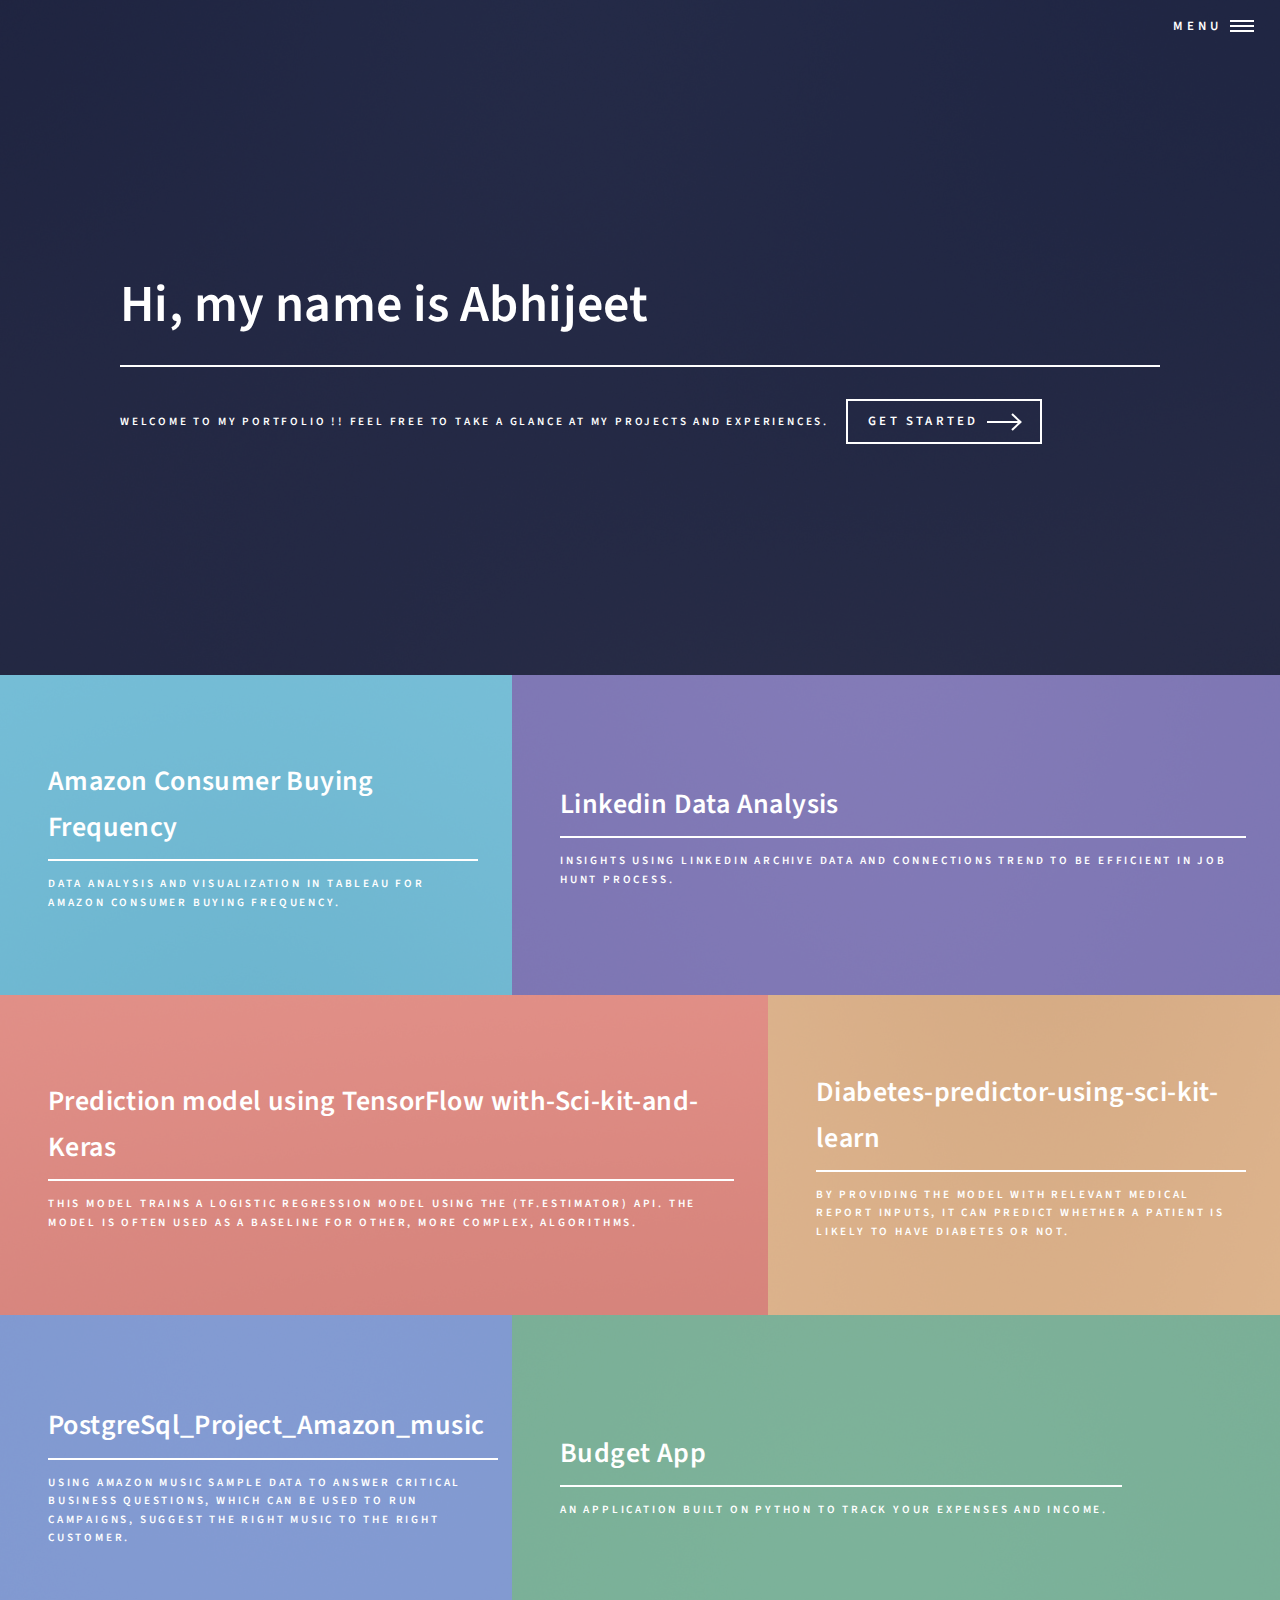
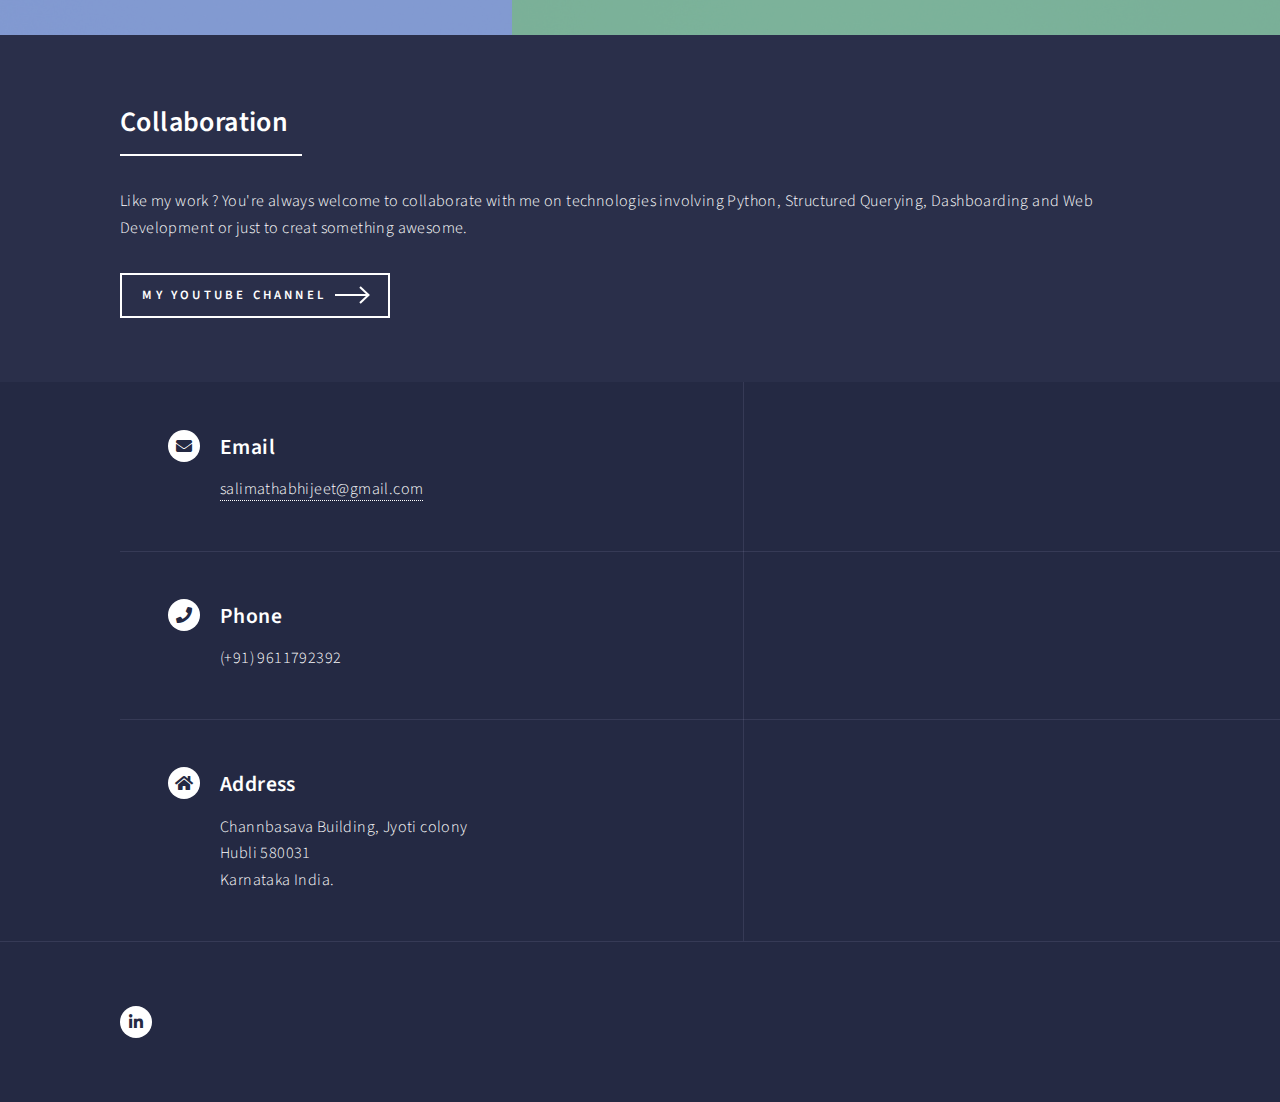
==== commit 3d97a54a: "Update index.html" ====
--- a/index.html
+++ b/index.html
@@ -71,8 +71,8 @@
 										<img src="images/pic03.jpg" alt="" />
 									</span>
 									<header class="major">
-										<h3><a href="https://github.com/Abbsal/Amazon-Product-Recommender-System" class="link">Amazon-Product Recommender System</a></h3>
-										<p>Performed sentiment analysis on Amazon Review Dataset.</p>
+										<h3><a href="https://github.com/Abbsal/TensorFlow-and-ML-with-Sci-kit-and-Keras" class="link">Prediction model using TensorFlow with-Sci-kit-and-Keras</a></h3>
+										<p>This model trains a logistic regression model using the (tf.estimator) API. The model is often used as a baseline for other, more complex, algorithms.</p>
 									</header>
 								</article>
 								<article>
@@ -80,8 +80,8 @@
 										<img src="images/pic04.jpg" alt="" />
 									</span>
 									<header class="major">
-										<h3><a href="https://github.com/Abbsal/College-admission" class="link">College Admission</a></h3>
-										<p>Acceptance rate of Colleges using R-Programming.</p>
+										<h3><a href="https://github.com/Abbsal/Diabetes-predictor-using-sci-kit-learn." class="link">Diabetes-predictor-using-sci-kit-learn</a></h3>
+										<p>By providing the model with relevant medical report inputs, it can predict whether a patient is likely to have diabetes or not.</p>
 									</header>
 								</article>
 								<article>
@@ -89,8 +89,8 @@
 										<img src="images/pic05.jpg" alt="" />
 									</span>
 									<header class="major">
-										<h3><a href="https://github.com/Abbsal/Weather-dataset" class="link">Weather Data Analysis</a></h3>
-										<p>Exploratory Data analysis and dashboard on weather dataset, with Python.</p>
+										<h3><a href="https://github.com/Abbsal/PostgreSql_Project_Amazon_music" class="link">PostgreSql_Project_Amazon_music</a></h3>
+										<p>Using Amazon music sample data to answer critical business questions, which can be used to run campaigns, suggest the right music to the right customer.</p>
 									</header>
 								</article>
 								<article>
@@ -172,4 +172,4 @@
 			<script src="assets/js/main.js"></script>
 
 	</body>
-</html>+</html>
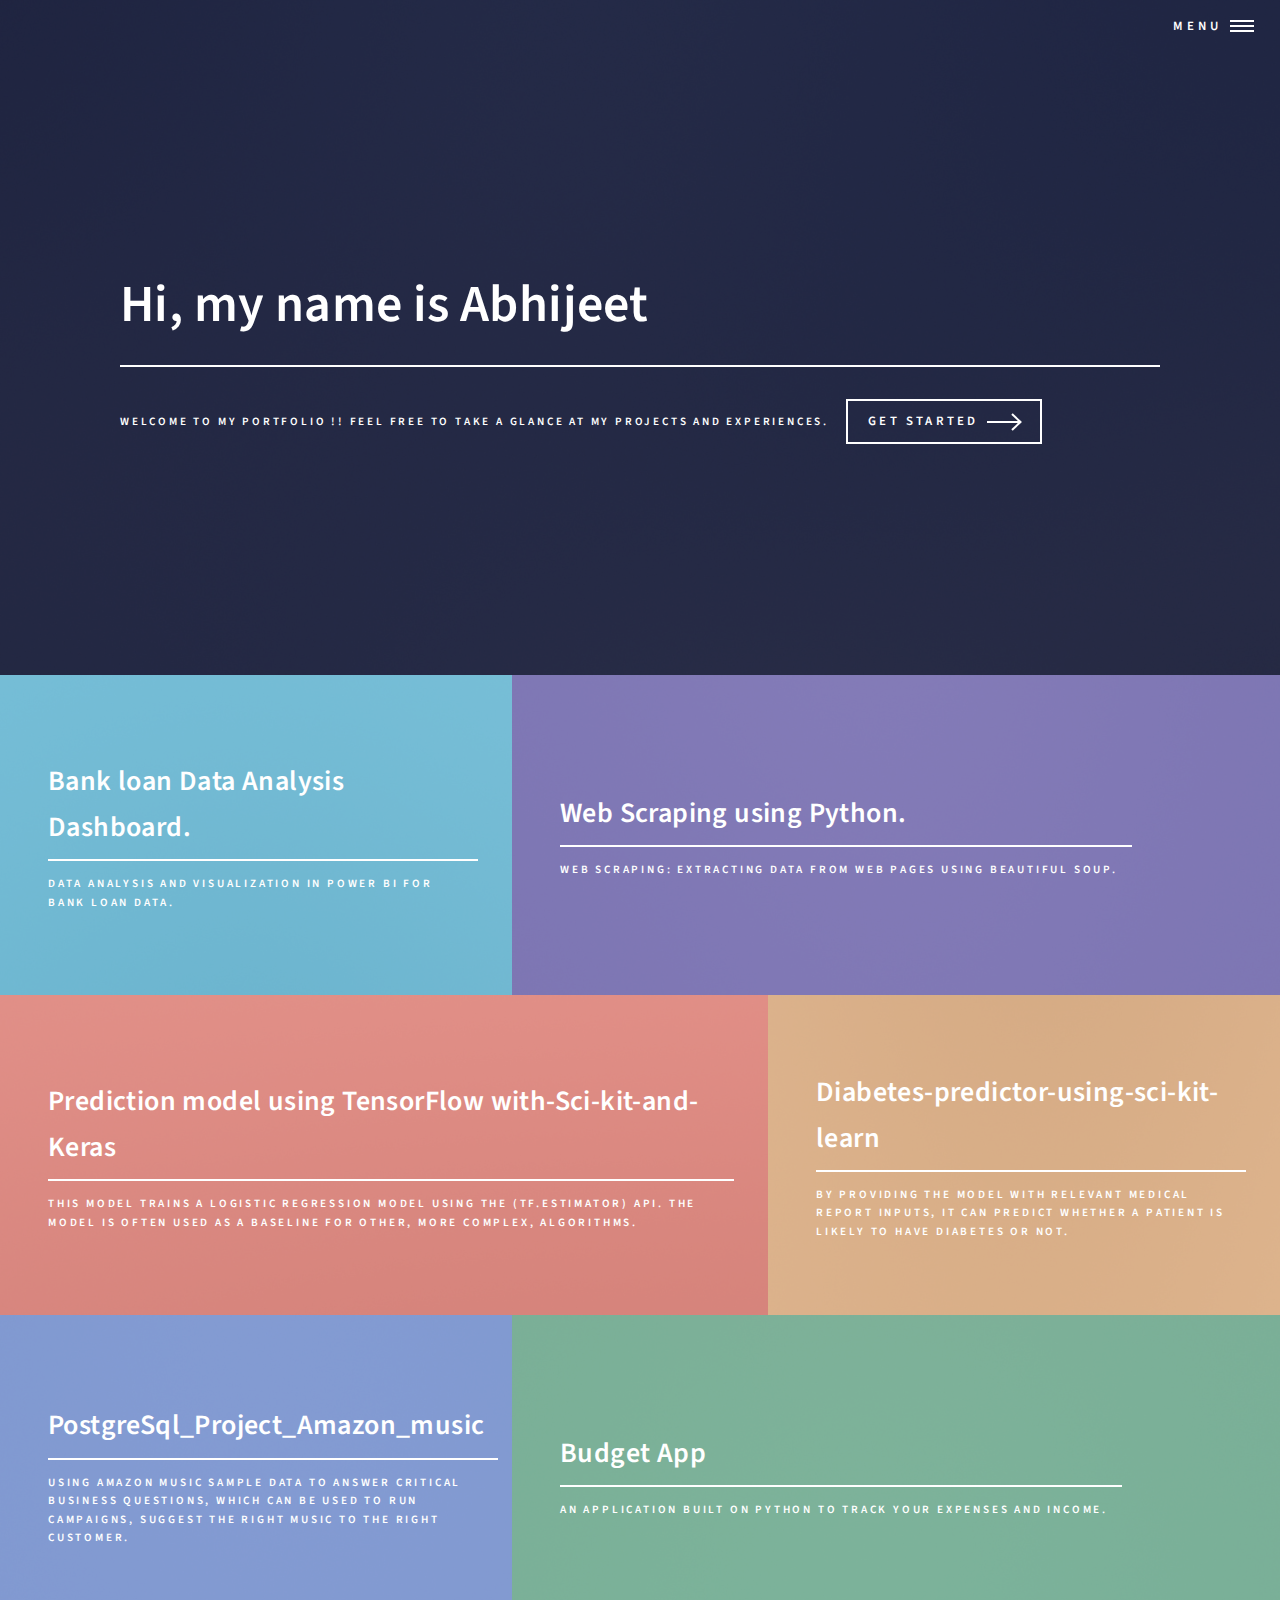
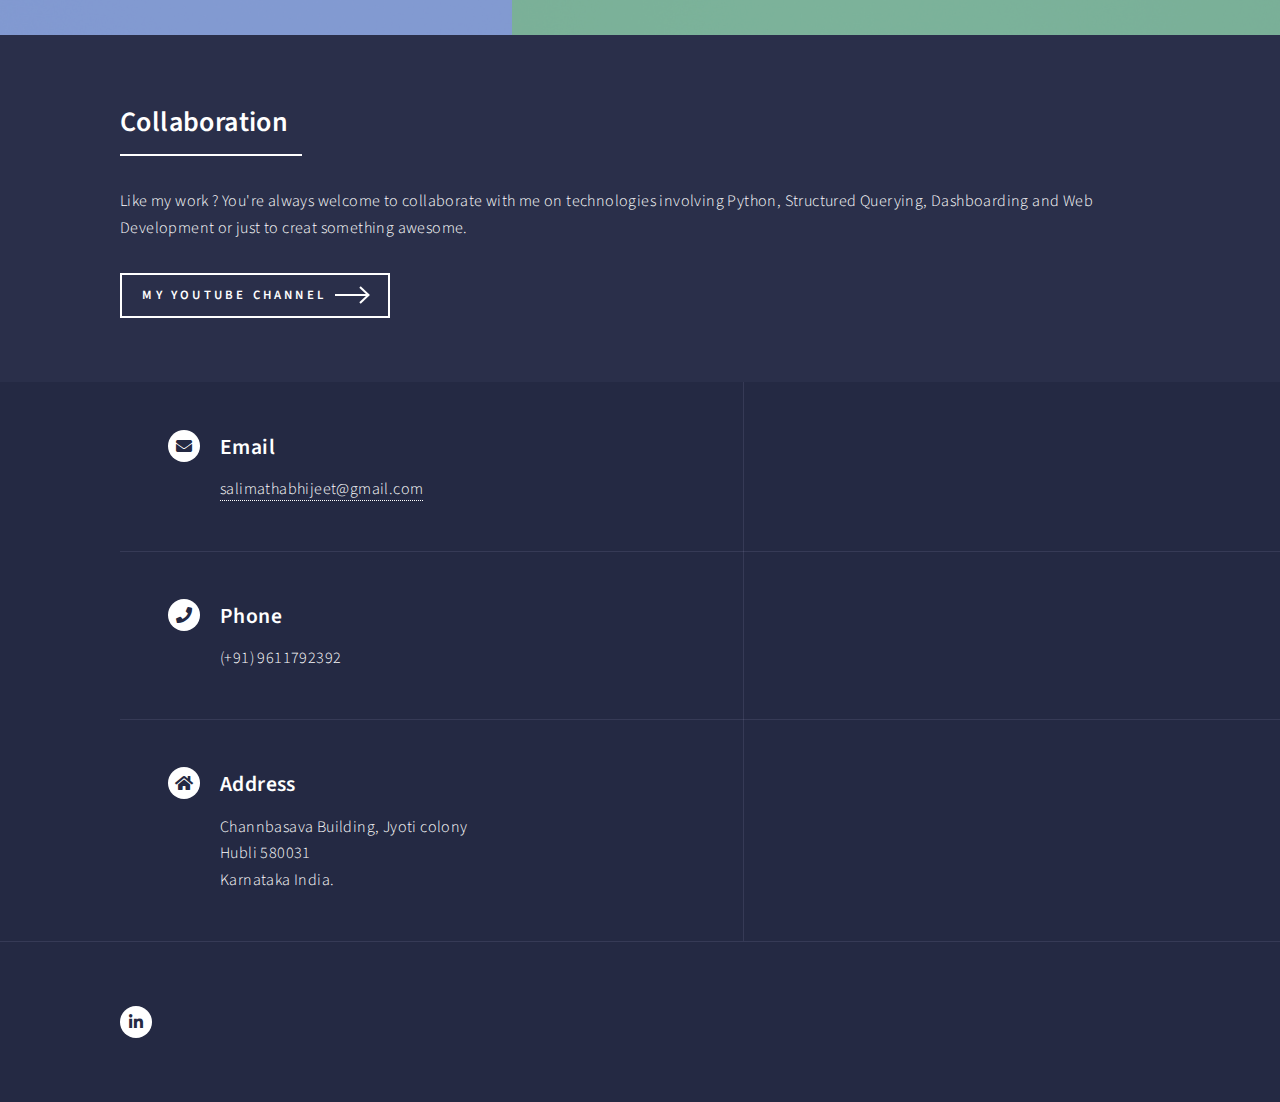
==== commit be729468: "seond commit" ====
--- a/index.html
+++ b/index.html
@@ -53,8 +53,8 @@
 										<img src="images/pic01.jpg" alt="" />
 									</span>
 									<header class="major">
-										<h3><a href="https://public.tableau.com/views/AmazonConsumerBuyingFrequency/BuyingFrequency?:language=en-US&:display_count=n&:origin=viz_share_link" class="link">Amazon Consumer Buying Frequency</a></h3>
-										<p>Data Analysis and visualization in Tableau for Amazon Consumer Buying Frequency.</p>
+										<h3><a href="https://github.com/Abbsal/Bank-Loan-Analysis" class="link">Bank loan Data Analysis Dashboard.</a></h3>
+										<p>Data Analysis and visualization in Power BI for Bank Loan Data.</p>
 									</header>
 								</article>
 								<article>
@@ -62,8 +62,8 @@
 										<img src="images/pic02.jpg" alt="" />
 									</span>
 									<header class="major">
-										<h3><a href="https://public.tableau.com/app/profile/abhijeet.salimath/viz/LinkedinDataAnalysis/Dashboard1" class="link">Linkedin Data Analysis</a></h3>
-										<p>Insights using Linkedin archive data and connections trend to be efficient in job hunt process.</p>
+										<h3><a href="https://github.com/Abbsal/Web-scraping-" class="link">Web Scraping using Python.</a></h3>
+										<p>Web Scraping: Extracting data from web pages using Beautiful Soup.</p>
 									</header>
 								</article>
 								<article>
